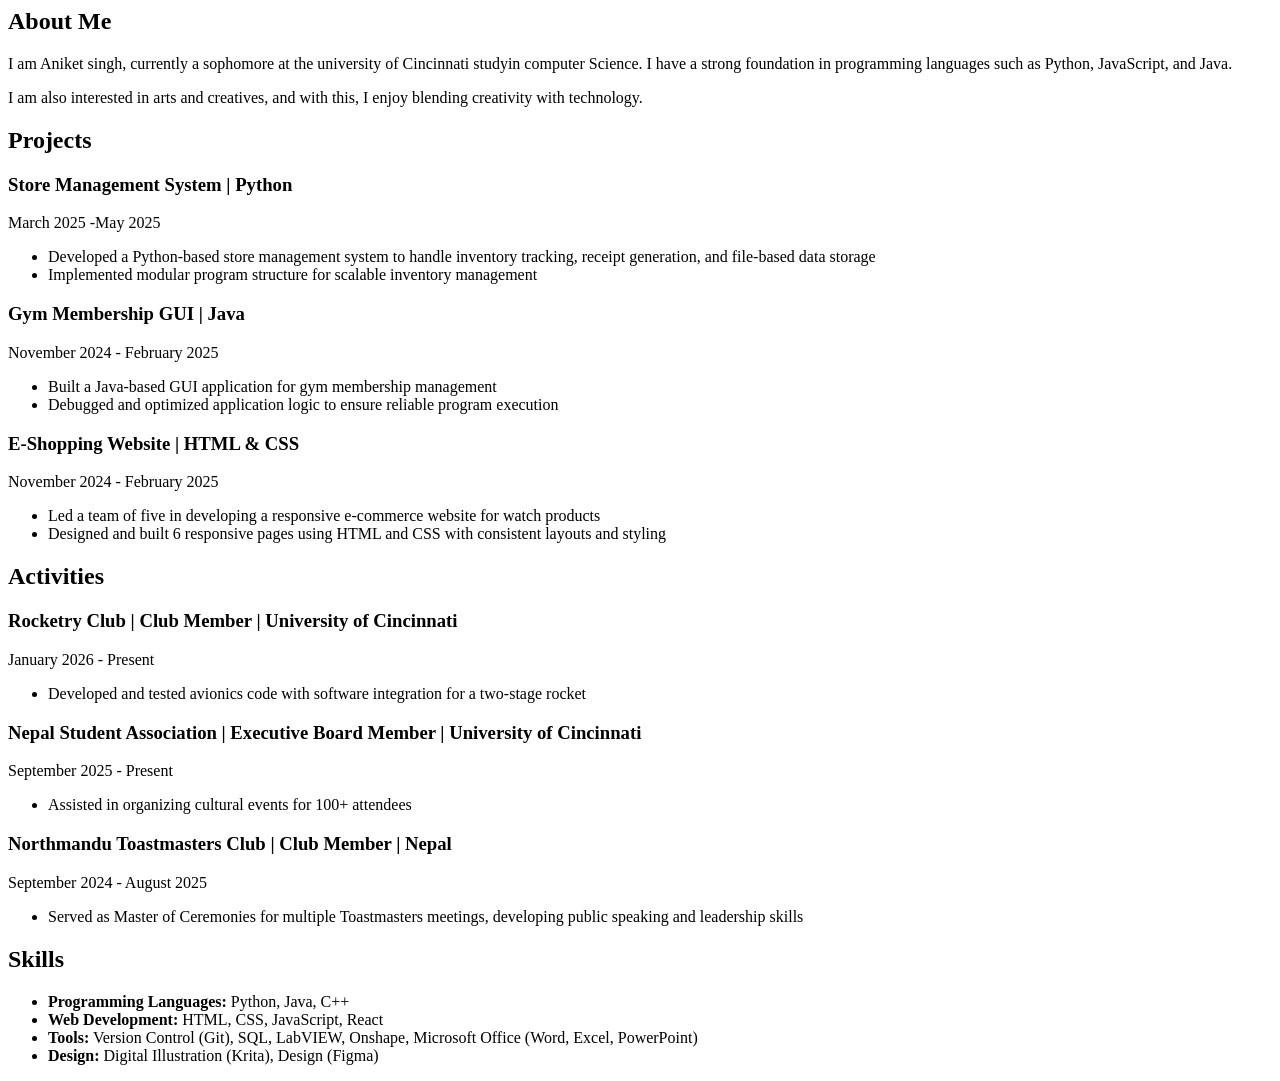
==== index.html @ 238c6933 "Initial portfolio setup" ====
<html>
    <head>
        <meta charset="UTF-8">
        <title>Portfolio: Aniket Singh</title>
    </head>
    <body>
        
        <!--The About Me section will include a brief introduction about Aniket Singh, his background, and his interests.-->
        <section>
            <h1>About Me</h1>
            <p>I am Aniket singh, currently a sophomore at the university of Cincinnati studyin computer Science.
                I have a strong foundation in programming languages such as Python, JavaScript, and Java. 
                </p>

             <p>I am also interested in arts and creatives, and with this, I enjoy blending creativity with technology.</p>
        </section>

        <!--The Projects section will showcase some of Aniket Singh's work, including descriptions and links to the projects.-->
        <section>
            <h1>Projects</h1>

            <h3>Store Management System | Python</h3>
            <p>March 2025 -May 2025</p>
            <ul>
                <li>Developed a Python-based store management system to handle inventory tracking, receipt generation, and file-based data storage</li>
                <li>Implemented modular program structure for scalable inventory management</li>
            </ul>

            <h3>Gym Membership GUI | Java</h3>
            <p>November 2024 - February 2025</p>
            <ul>
                <li>Built a Java-based GUI application for gym membership management</li>
                <li>Debugged and optimized application logic to ensure reliable program execution</li>
            </ul>

            <h3>E-Shopping Website | HTML & CSS</h3>
            <p>November 2024 - February 2025</p>
            <ul>
                <li>Led a team of five in developing a responsive e-commerce website for watch products</li>
                <li>Designed and built 6 responsive pages using HTML and CSS with consistent layouts and styling</li>
            </ul> 
        </section>

        <!--The Contact Information section will provide ways for visitors to get in touch with Aniket Singh, such as email and social media links.-->
        <section>
             <h1>Activities</h1>

            <h3>Rocketry Club | Club Member | University of Cincinnati</h3>
            <p>January 2026 - Present</p>
            <ul>
                <li>Developed and tested avionics code with software integration for a two-stage rocket</li>
            </ul>

            <h3>Nepal Student Association | Executive Board Member | University of Cincinnati</h3>
            <p>September 2025 - Present</p>
            <ul>
                <li>Assisted in organizing cultural events for 100+ attendees</li>
            </ul>

            <h3>Northmandu Toastmasters Club | Club Member | Nepal</h3>
            <p>September 2024 - August 2025</p>
            <ul>
                <li>Served as Master of Ceremonies for multiple Toastmasters meetings, developing public speaking and leadership skills</li>
            </ul>
        </section>

        <!--This includes my Skills-->
        <Section>
            <h1>Skills</h1>
            <ul>
                <li><strong>Programming Languages:</strong> Python, Java, C++</li>
                <li><strong>Web Development:</strong> HTML, CSS, JavaScript, React</li>
                <li><strong>Tools:</strong> Version Control (Git), SQL, LabVIEW, Onshape, Microsoft Office (Word, Excel, PowerPoint)</li>
                <li><strong>Design:</strong> Digital Illustration (Krita), Design (Figma)</li>
            </ul>
        </Section>

    </body>
</html>
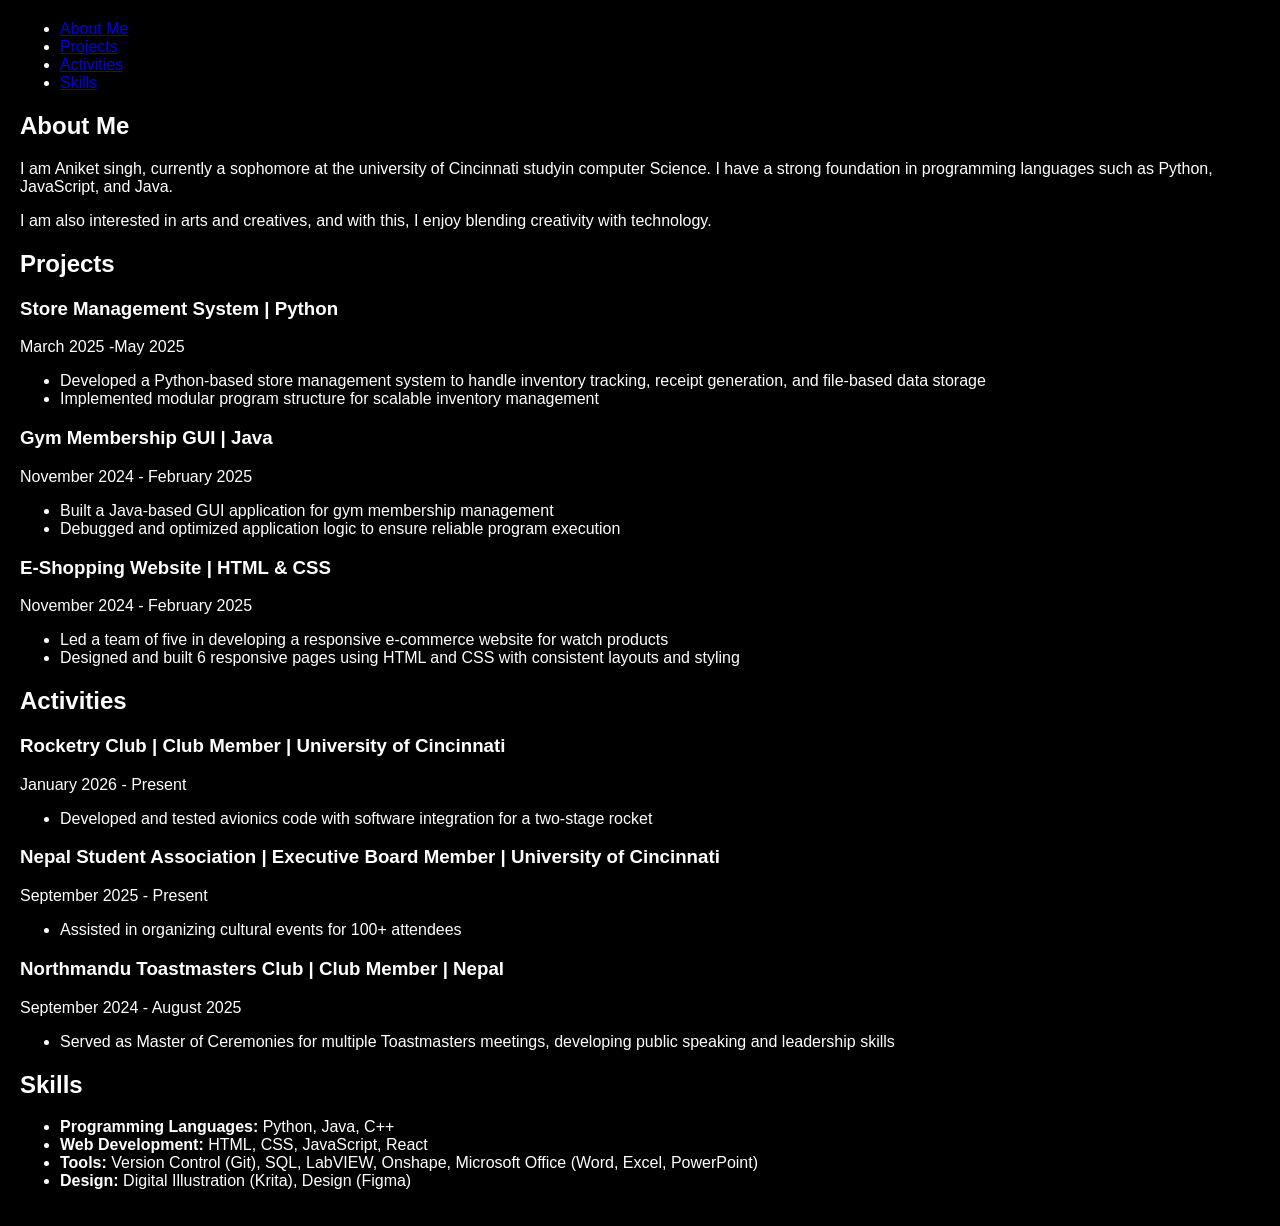
==== commit c2dc7835: "Added Navigation Bar" ====
--- a/index.html
+++ b/index.html
@@ -2,8 +2,19 @@
     <head>
         <meta charset="UTF-8">
         <title>Portfolio: Aniket Singh</title>
+        <link rel="stylesheet" href="styles.css">
     </head>
     <body>
+        <!--Navigation Bar-->
+        <section id="navbar">
+            <ul>
+                <li><a href="#about">About Me</a></li>
+                <li><a href="#projects">Projects</a></li>
+                <li><a href="#activities">Activities</a></li>
+                <li><a href="#skills">Skills</a></li>
+            </ul>
+
+        </section>
         
         <!--The About Me section will include a brief introduction about Aniket Singh, his background, and his interests.-->
         <section>
--- a/styles.css
+++ b/styles.css
@@ -0,0 +1,16 @@
+body{
+    background-color: black;
+    color: white;
+    font-family: Arial, sans-serif;
+    margin: 0;
+    padding: 20px;
+}
+
+navbar {
+    background-color: #333;
+    overflow: hidden;
+    display: flex;
+    justify-content: center;
+    list-style-type: none;
+    padding: 0;
+}
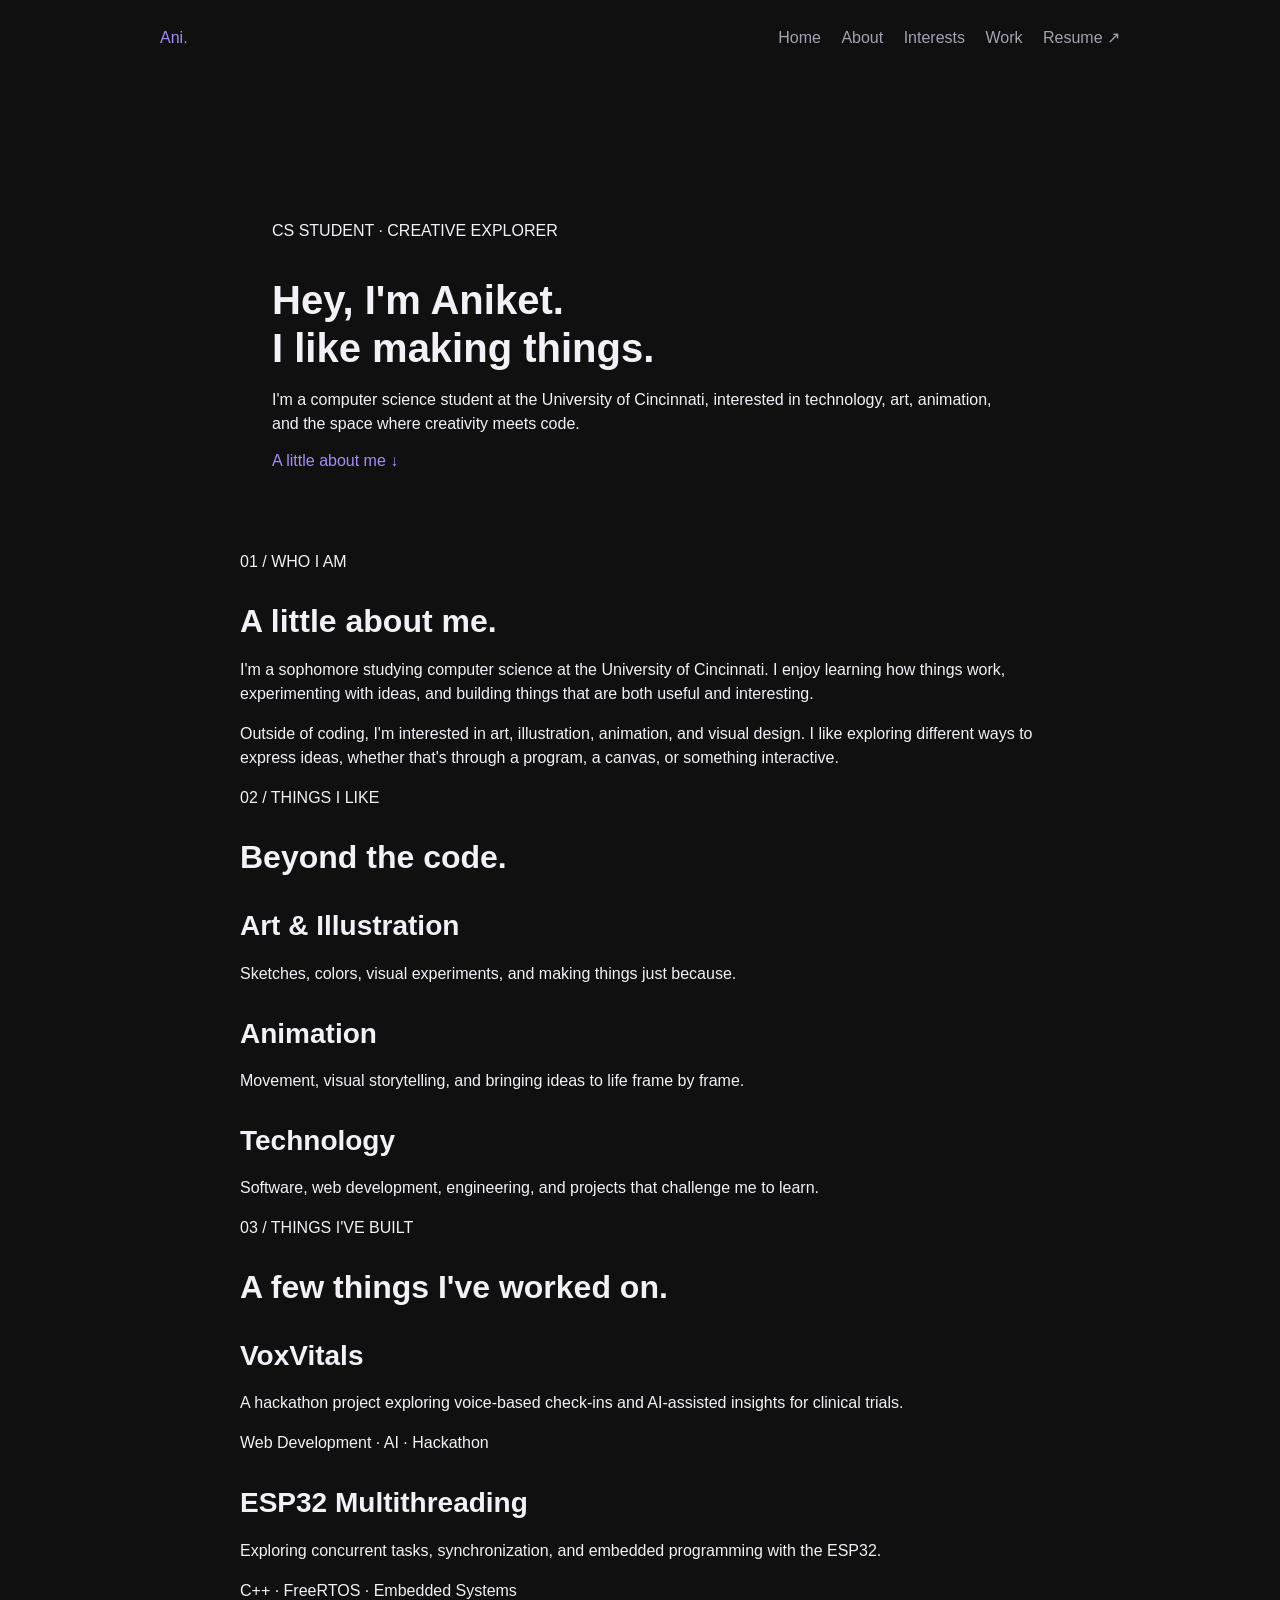
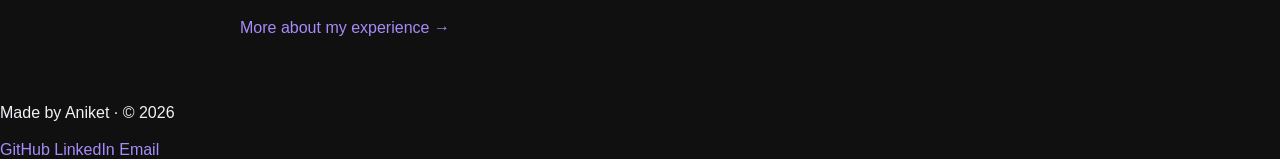
==== commit 090e2e3c: "Build initial portfolio styles and navbar" ====
--- a/index.html
+++ b/index.html
@@ -1,90 +1,154 @@
-<html>
-    <head>
-        <meta charset="UTF-8">
-        <title>Portfolio: Aniket Singh</title>
-        <link rel="stylesheet" href="styles.css">
-    </head>
-    <body>
-        <!--Navigation Bar-->
-        <section id="navbar">
-            <ul>
-                <li><a href="#about">About Me</a></li>
-                <li><a href="#projects">Projects</a></li>
-                <li><a href="#activities">Activities</a></li>
-                <li><a href="#skills">Skills</a></li>
-            </ul>
 
-        </section>
-        
-        <!--The About Me section will include a brief introduction about Aniket Singh, his background, and his interests.-->
-        <section>
-            <h1>About Me</h1>
-            <p>I am Aniket singh, currently a sophomore at the university of Cincinnati studyin computer Science.
-                I have a strong foundation in programming languages such as Python, JavaScript, and Java. 
-                </p>
+<!DOCTYPE html>
+<html lang="en">
+<head>
+    <meta charset="UTF-8">
+    <meta name="viewport" content="width=device-width, initial-scale=1.0">
 
-             <p>I am also interested in arts and creatives, and with this, I enjoy blending creativity with technology.</p>
+    <meta name="description"
+          content="Aniket Singh — computer science, art, animation, and things I build.">
+
+    <title>Aniket Singh — Personal Website</title>
+
+    <link rel="stylesheet" href="styles.css">
+</head>
+
+<body>
+
+    <!-- Navigation -->
+    <header>
+        <nav class="navbar">
+            <a class="logo" href="index.html">Ani.</a>
+            <div class="nav-links">
+                <a href="index.html">Home</a>
+                <a href="#about">About</a>
+                <a href="#interests">Interests</a>
+                <a href="#work">Work</a>
+                <a href="resume.html">Resume ↗</a>
+            </div>
+        </nav>
+    </header>
+
+    <main>
+
+        <!-- Introduction -->
+        <section class="hero">
+            <p >CS STUDENT · CREATIVE EXPLORER</p>
+
+            <h1>
+                Hey, I'm Aniket.<br>
+                I like making things.
+            </h1>
+
+            <p>
+                I'm a computer science student at the University of Cincinnati,
+                interested in technology, art, animation, and the space
+                where creativity meets code.
+            </p>
+
+            <a href="#about">A little about me ↓</a>
         </section>
 
-        <!--The Projects section will showcase some of Aniket Singh's work, including descriptions and links to the projects.-->
-        <section>
-            <h1>Projects</h1>
+        <!-- About Me -->
+        <section >
+            <p class="eyebrow">01 / WHO I AM</p>
 
-            <h3>Store Management System | Python</h3>
-            <p>March 2025 -May 2025</p>
-            <ul>
-                <li>Developed a Python-based store management system to handle inventory tracking, receipt generation, and file-based data storage</li>
-                <li>Implemented modular program structure for scalable inventory management</li>
-            </ul>
+            <h2>A little about me.</h2>
 
-            <h3>Gym Membership GUI | Java</h3>
-            <p>November 2024 - February 2025</p>
-            <ul>
-                <li>Built a Java-based GUI application for gym membership management</li>
-                <li>Debugged and optimized application logic to ensure reliable program execution</li>
-            </ul>
+            <p>
+                I'm a sophomore studying computer science at the
+                University of Cincinnati. I enjoy learning how things
+                work, experimenting with ideas, and building things
+                that are both useful and interesting.
+            </p>
 
-            <h3>E-Shopping Website | HTML & CSS</h3>
-            <p>November 2024 - February 2025</p>
-            <ul>
-                <li>Led a team of five in developing a responsive e-commerce website for watch products</li>
-                <li>Designed and built 6 responsive pages using HTML and CSS with consistent layouts and styling</li>
-            </ul> 
+            <p>
+                Outside of coding, I'm interested in art, illustration,
+                animation, and visual design. I like exploring different
+                ways to express ideas, whether that's through a program,
+                a canvas, or something interactive.
+            </p>
         </section>
 
-        <!--The Contact Information section will provide ways for visitors to get in touch with Aniket Singh, such as email and social media links.-->
-        <section>
-             <h1>Activities</h1>
+        <!-- Interests -->
+        <section id="interests" class="content-section">
+            <p class="eyebrow">02 / THINGS I LIKE</p>
 
-            <h3>Rocketry Club | Club Member | University of Cincinnati</h3>
-            <p>January 2026 - Present</p>
-            <ul>
-                <li>Developed and tested avionics code with software integration for a two-stage rocket</li>
-            </ul>
+            <h2>Beyond the code.</h2>
 
-            <h3>Nepal Student Association | Executive Board Member | University of Cincinnati</h3>
-            <p>September 2025 - Present</p>
-            <ul>
-                <li>Assisted in organizing cultural events for 100+ attendees</li>
-            </ul>
+            <div class="interest-grid">
 
-            <h3>Northmandu Toastmasters Club | Club Member | Nepal</h3>
-            <p>September 2024 - August 2025</p>
-            <ul>
-                <li>Served as Master of Ceremonies for multiple Toastmasters meetings, developing public speaking and leadership skills</li>
-            </ul>
+                <article class="interest-card">
+                    <h3>Art & Illustration</h3>
+                    <p>
+                        Sketches, colors, visual experiments, and
+                        making things just because.
+                    </p>
+                </article>
+
+                <article class="interest-card">
+                    <h3>Animation</h3>
+                    <p>
+                        Movement, visual storytelling, and bringing
+                        ideas to life frame by frame.
+                    </p>
+                </article>
+
+                <article class="interest-card">
+                    <h3>Technology</h3>
+                    <p>
+                        Software, web development, engineering,
+                        and projects that challenge me to learn.
+                    </p>
+                </article>
+
+            </div>
         </section>
 
-        <!--This includes my Skills-->
-        <Section>
-            <h1>Skills</h1>
-            <ul>
-                <li><strong>Programming Languages:</strong> Python, Java, C++</li>
-                <li><strong>Web Development:</strong> HTML, CSS, JavaScript, React</li>
-                <li><strong>Tools:</strong> Version Control (Git), SQL, LabVIEW, Onshape, Microsoft Office (Word, Excel, PowerPoint)</li>
-                <li><strong>Design:</strong> Digital Illustration (Krita), Design (Figma)</li>
-            </ul>
-        </Section>
+        <!-- Selected Work -->
+        <section id="work" class="content-section">
+            <p class="eyebrow">03 / THINGS I'VE BUILT</p>
 
-    </body>
+            <h2>A few things I've worked on.</h2>
+
+            <article class="project">
+                <h3>VoxVitals</h3>
+                <p>
+                    A hackathon project exploring voice-based
+                    check-ins and AI-assisted insights for clinical trials.
+                </p>
+                <p class="project-tags">
+                    Web Development · AI · Hackathon
+                </p>
+            </article>
+
+            <article class="project">
+                <h3>ESP32 Multithreading</h3>
+                <p>
+                    Exploring concurrent tasks, synchronization,
+                    and embedded programming with the ESP32.
+                </p>
+                <p class="project-tags">
+                    C++ · FreeRTOS · Embedded Systems
+                </p>
+            </article>
+
+            <a href="resume.html" class="text-link">
+                More about my experience →
+            </a>
+        </section>
+
+    </main>
+
+    <!-- Footer -->
+    <footer>
+        <p>Made by Aniket · © 2026</p>
+        <div>
+            <a href="https://github.com/YOUR-USERNAME">GitHub</a>
+            <a href="https://www.linkedin.com/in/YOUR-USERNAME/">LinkedIn</a>
+            <a href="mailto:YOUR-EMAIL">Email</a>
+        </div>
+    </footer>
+
+</body>
 </html>
--- a/styles.css
+++ b/styles.css
@@ -1,16 +1,74 @@
-body{
-    background-color: black;
-    color: white;
-    font-family: Arial, sans-serif;
-    margin: 0;
-    padding: 20px;
+:root {
+    --background: #101010;
+    --surface: #1C1B21;
+    --primary-text: #F3F0f7;
+    --muted-text: #A6A0B0;
+    --accent: #A78BFA;
 }
 
-navbar {
-    background-color: #333;
-    overflow: hidden;
+body {
+    background-color: var(--background);
+    color: var(--primary-text);
+    font-family: 'Arial', sans-serif;
+    margin: 0;
+    padding: 0;
+}
+
+h1{
+    font-size: 2.5rem;
+    font-weight: bold;
+    line-height: 1.2;
+    margin-bottom: 1rem;
+}
+
+h2 {
+    font-size: 2rem;
+    font-weight: bold;
+    line-height: 1.3;
+    margin-bottom: 0.75rem;
+}
+
+h3 {
+    font-size: 1.75rem;
+    font-weight: bold;
+    line-height: 1.4;
+    margin-bottom: 0.5rem;
+}
+
+p {
+    font-size: 1rem;
+    line-height: 1.5;
+    margin-bottom: 1rem;
+}
+
+a {
+    color: var(--accent);
+    text-decoration: none;
+}
+
+main {
+    max-width:800px;
+    margin: 2rem auto;
+    padding: 2rem;
+}
+
+/* Navigation Styles */
+
+.navbar {
     display: flex;
-    justify-content: center;
-    list-style-type: none;
-    padding: 0;
+    justify-content:space-between;
+    align-items: center;
+    padding: 1.75rem 10rem;
+}
+
+.nav-links a {
+    margin-left: 1rem;
+    font-size: 1rem;
+    color: var(--muted-text);
+}
+
+/* Hero Section Styles */
+
+.hero {
+    padding: 4rem 2rem;
 }
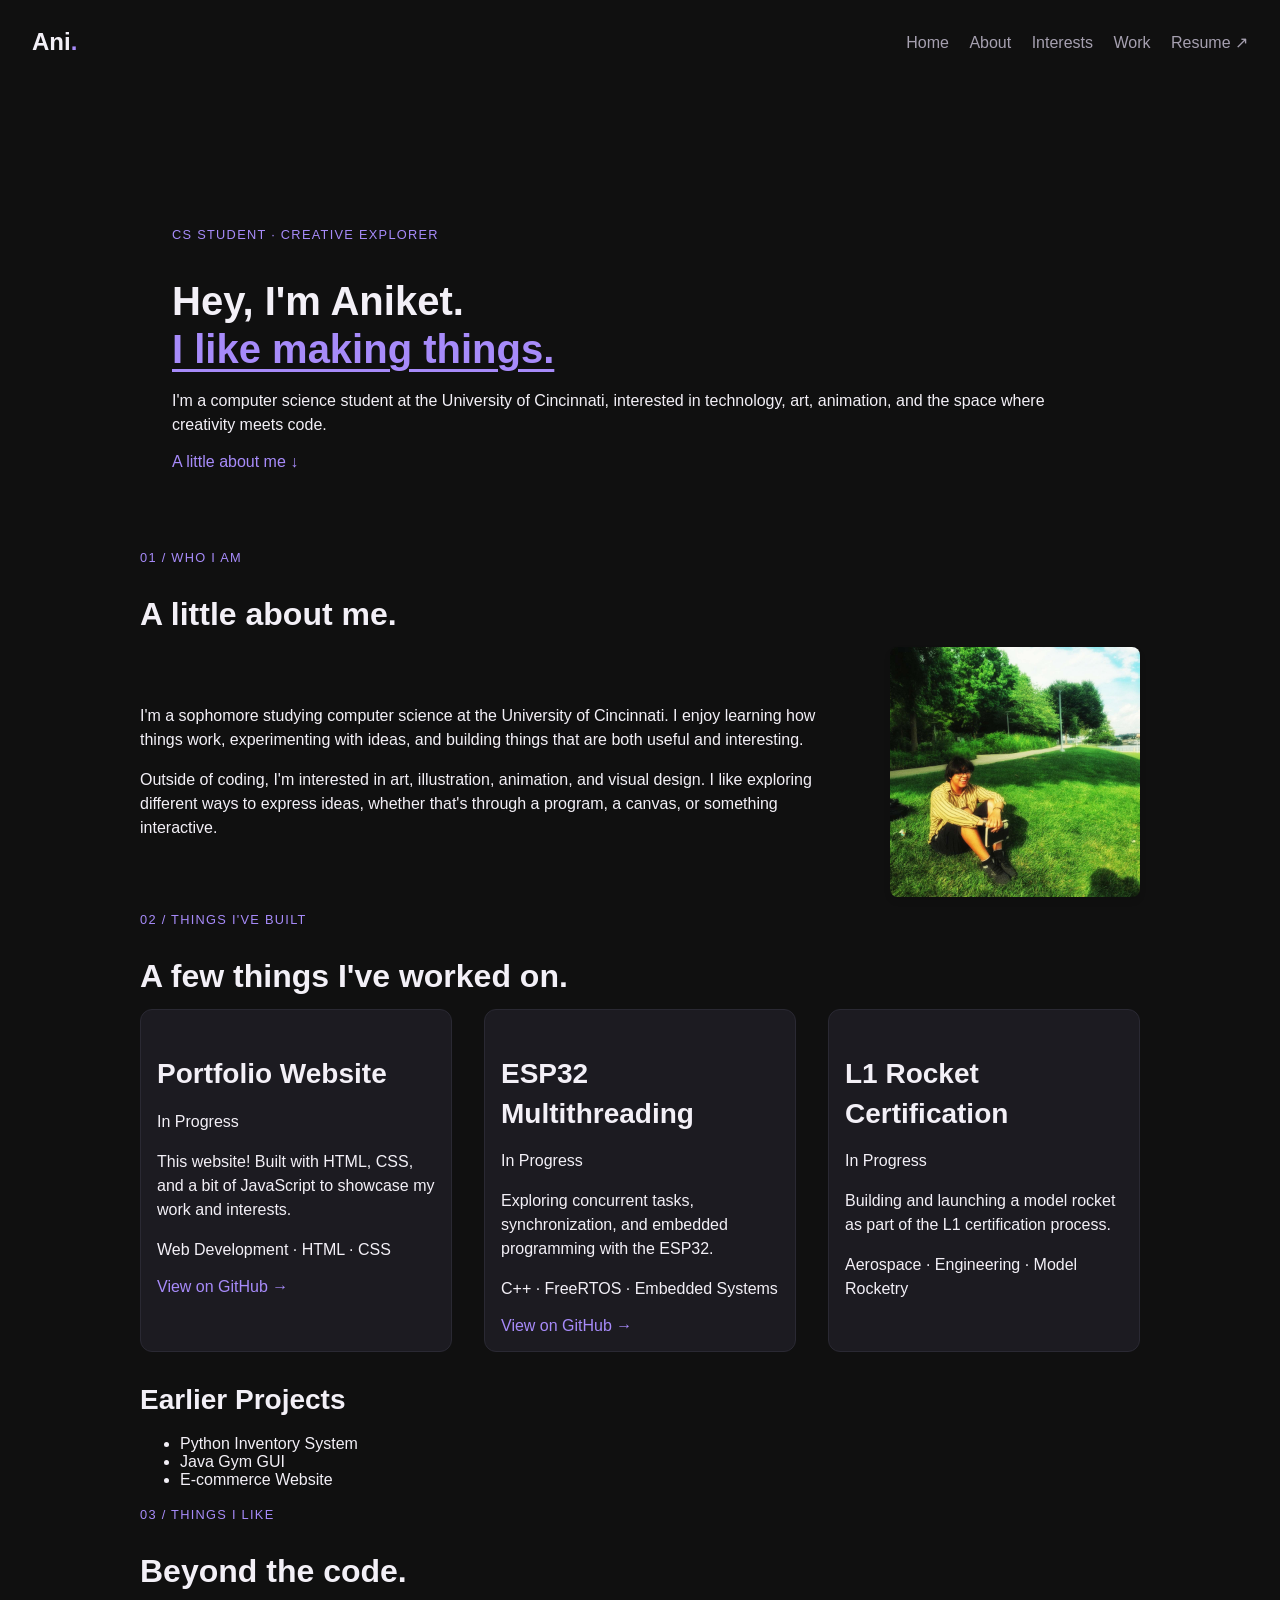
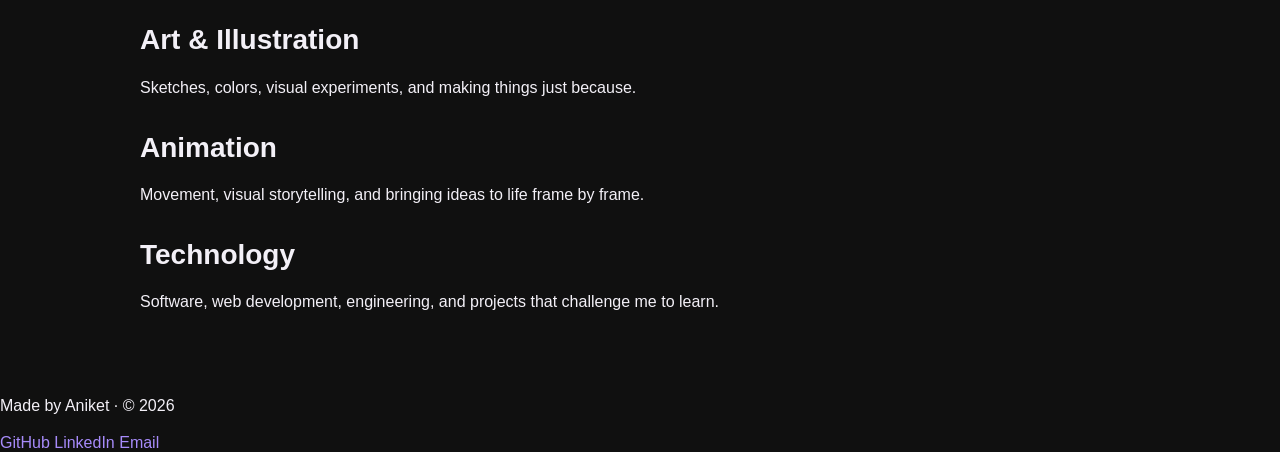
==== commit c7c778de: "Add about and projects sections" ====
--- a/index.html
+++ b/index.html
@@ -18,7 +18,7 @@
     <!-- Navigation -->
     <header>
         <nav class="navbar">
-            <a class="logo" href="index.html">Ani.</a>
+            <a class="logo" href="index.html">Ani<span class="dot">.</span></a>
             <div class="nav-links">
                 <a href="index.html">Home</a>
                 <a href="#about">About</a>
@@ -33,11 +33,11 @@
 
         <!-- Introduction -->
         <section class="hero">
-            <p >CS STUDENT · CREATIVE EXPLORER</p>
+            <p class="eyebrow">CS STUDENT · CREATIVE EXPLORER</p>
 
             <h1>
                 Hey, I'm Aniket.<br>
-                I like making things.
+                <span class="highlight">I like making things.</span>
             </h1>
 
             <p>
@@ -50,29 +50,91 @@
         </section>
 
         <!-- About Me -->
-        <section >
+        <section id="about" class="content-section">
             <p class="eyebrow">01 / WHO I AM</p>
 
             <h2>A little about me.</h2>
+            
+            <div class="about-layout">
+                <div class="about-text">
+                    <p>
+                        I'm a sophomore studying computer science at the
+                        University of Cincinnati. I enjoy learning how things
+                        work, experimenting with ideas, and building things
+                        that are both useful and interesting.
+                    </p>
 
-            <p>
-                I'm a sophomore studying computer science at the
-                University of Cincinnati. I enjoy learning how things
-                work, experimenting with ideas, and building things
-                that are both useful and interesting.
-            </p>
+                    <p>
+                        Outside of coding, I'm interested in art, illustration,
+                        animation, and visual design. I like exploring different
+                        ways to express ideas, whether that's through a program,
+                        a canvas, or something interactive.
+                    </p>
+                </div>
+                <img class="about-photo" src="assets/aniket.jpg" alt="Aniket Singh">
+            </div>
+        </section>
 
-            <p>
-                Outside of coding, I'm interested in art, illustration,
-                animation, and visual design. I like exploring different
-                ways to express ideas, whether that's through a program,
-                a canvas, or something interactive.
-            </p>
+        <!-- Projects -->
+        <section id="work" class="content-section">
+            <p class="eyebrow">02 / THINGS I'VE BUILT</p>
+
+            <h2>A few things I've worked on.</h2>
+
+            <div class="project-grid">
+
+                <article class="project">
+                    <h3>Portfolio Website</h3>
+                    <p class="project-status">In Progress</p>
+                    <p>
+                        This website! Built with HTML, CSS, and a bit of
+                        JavaScript to showcase my work and interests.
+                    </p>
+                    <p class="project-tags">
+                        Web Development · HTML · CSS
+                    </p>
+                    <a href="index.html" class="text-link">View on GitHub →</a>
+                </article>
+
+                <article class="project">
+                    <h3>ESP32 Multithreading</h3>
+                    <p class="project-status">In Progress</p>
+                    <p>
+                        Exploring concurrent tasks, synchronization,
+                        and embedded programming with the ESP32.
+                    </p>
+                    <p class="project-tags">
+                        C++ · FreeRTOS · Embedded Systems
+                    </p>
+                    <a href="index.html" class="text-link">View on GitHub →</a>
+                </article>
+
+                <article class="project">
+                    <h3>L1 Rocket Certification</h3>
+                    <p class="project-status">In Progress</p>
+                    <p>
+                        Building and launching a model rocket as 
+                        part of the L1 certification process.
+                    </p>
+                    <p class="project-tags">
+                        Aerospace · Engineering · Model Rocketry
+                    </p>
+                </article>
+            </div>
+        
+                <h3>Earlier Projects</h3>
+                <ul class="project-list">
+                    <li><span class="project-name">Python Inventory System</span></li>
+                    <li><span class="project-name">Java Gym GUI</span></li>
+                    <li><span class="project-name">E-commerce Website</span></li>
+                </ul>
+
         </section>
+
 
         <!-- Interests -->
         <section id="interests" class="content-section">
-            <p class="eyebrow">02 / THINGS I LIKE</p>
+            <p class="eyebrow">03 / THINGS I LIKE</p>
 
             <h2>Beyond the code.</h2>
 
@@ -105,38 +167,6 @@
             </div>
         </section>
 
-        <!-- Selected Work -->
-        <section id="work" class="content-section">
-            <p class="eyebrow">03 / THINGS I'VE BUILT</p>
-
-            <h2>A few things I've worked on.</h2>
-
-            <article class="project">
-                <h3>VoxVitals</h3>
-                <p>
-                    A hackathon project exploring voice-based
-                    check-ins and AI-assisted insights for clinical trials.
-                </p>
-                <p class="project-tags">
-                    Web Development · AI · Hackathon
-                </p>
-            </article>
-
-            <article class="project">
-                <h3>ESP32 Multithreading</h3>
-                <p>
-                    Exploring concurrent tasks, synchronization,
-                    and embedded programming with the ESP32.
-                </p>
-                <p class="project-tags">
-                    C++ · FreeRTOS · Embedded Systems
-                </p>
-            </article>
-
-            <a href="resume.html" class="text-link">
-                More about my experience →
-            </a>
-        </section>
 
     </main>
 
@@ -144,9 +174,9 @@
     <footer>
         <p>Made by Aniket · © 2026</p>
         <div>
-            <a href="https://github.com/YOUR-USERNAME">GitHub</a>
+            <a href="https://github.com/aniuwho">GitHub</a>
             <a href="https://www.linkedin.com/in/YOUR-USERNAME/">LinkedIn</a>
-            <a href="mailto:YOUR-EMAIL">Email</a>
+            <a href="mailto:you@gmail.com">Email</a>
         </div>
     </footer>
 
--- a/styles.css
+++ b/styles.css
@@ -14,7 +14,7 @@
     padding: 0;
 }
 
-h1{
+h1 {
     font-size: 2.5rem;
     font-weight: bold;
     line-height: 1.2;
@@ -47,9 +47,16 @@
 }
 
 main {
-    max-width:800px;
+    max-width:1000px;
     margin: 2rem auto;
     padding: 2rem;
+}
+
+.eyebrow {
+    text-transform: uppercase;
+    font-size: 0.8rem;
+    letter-spacing: 0.1em;
+    color: var(--accent);
 }
 
 /* Navigation Styles */
@@ -58,17 +65,83 @@
     display: flex;
     justify-content:space-between;
     align-items: center;
-    padding: 1.75rem 10rem;
+    padding: 1.75rem 2rem;
 }
 
 .nav-links a {
     margin-left: 1rem;
     font-size: 1rem;
     color: var(--muted-text);
+    transition: color 0.3s ease;
 }
+
+.nav-links a:hover {
+    color: var(--accent);
+}
+
+.logo {
+    font-size: 1.5rem;
+    font-weight: bold;
+    color: var(--primary-text);
+}
+
+.dot{
+    color: var(--accent);
+}
+
 
 /* Hero Section Styles */
 
 .hero {
     padding: 4rem 2rem;
-}+}
+
+.highlight {
+    color: var(--accent);
+    text-decoration: underline;
+    text-decoration-color: var(--accent);
+    text-underline-offset: 6px;
+    text-decoration-thickness: 3px;
+}
+
+/*About Section Styles */
+
+.about-layout {
+    display: grid;
+    grid-template-columns: 1fr 250px;
+    align-items: center;
+    gap: 2rem;
+
+}
+
+.about-photo {
+    width: 100%;
+    border-radius: 8px;
+    aspect-ratio: 1/1;
+    object-fit: cover;
+    box-shadow: 0 4px 6px rgba(0, 0, 0, 0.1);
+}
+
+@media (max-width: 600px) {
+    .about-layout {
+        grid-template-columns: 1fr;
+    }
+}
+
+/* Projects Section Styles */
+
+.project-grid {
+    display: grid;
+    grid-template-columns: repeat(auto-fit,minmax(220px,1fr));
+    gap: 2rem;
+}
+
+.project{
+    background: var(--surface);
+    padding: 1rem;
+    border-radius: 0.75rem;
+    border: 1px solid #2A2933;
+    transition: transform 0.2 ease;
+}
+
+.project:hover{transform: translateY(-4px);}
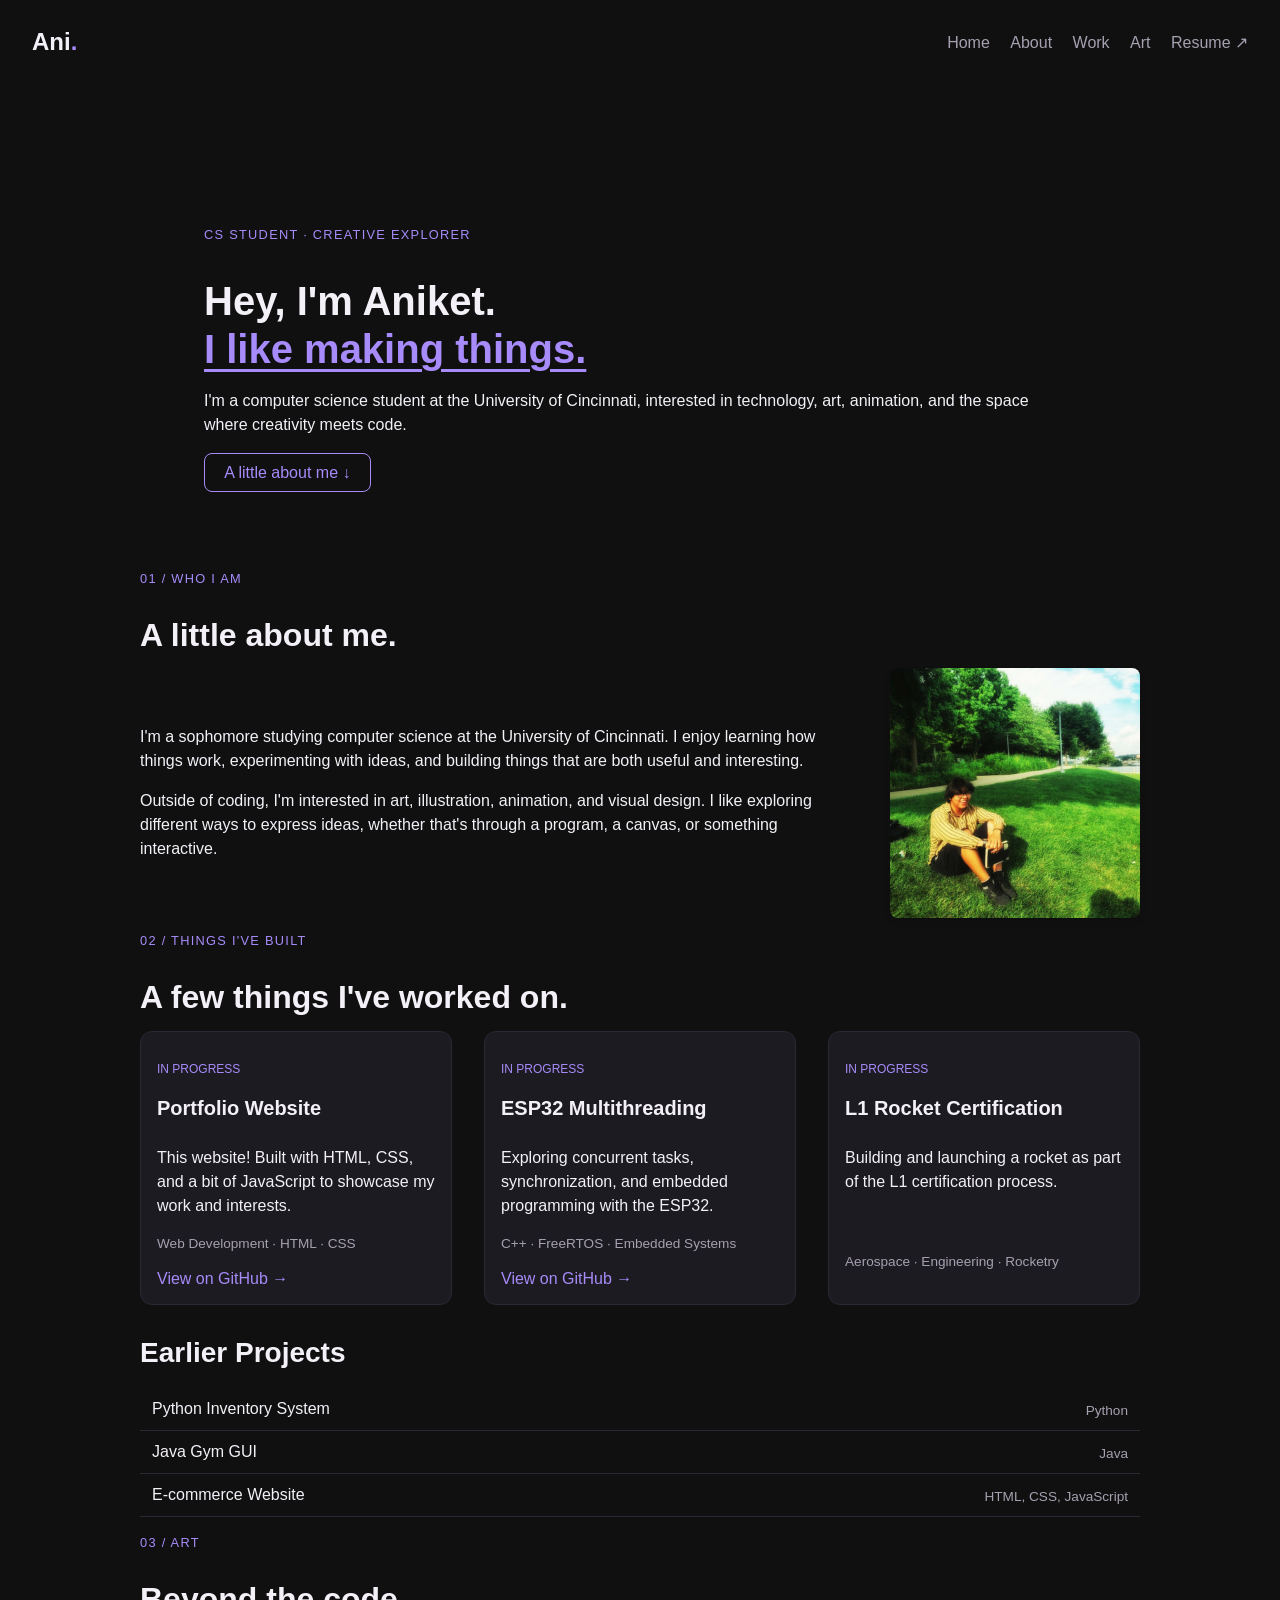
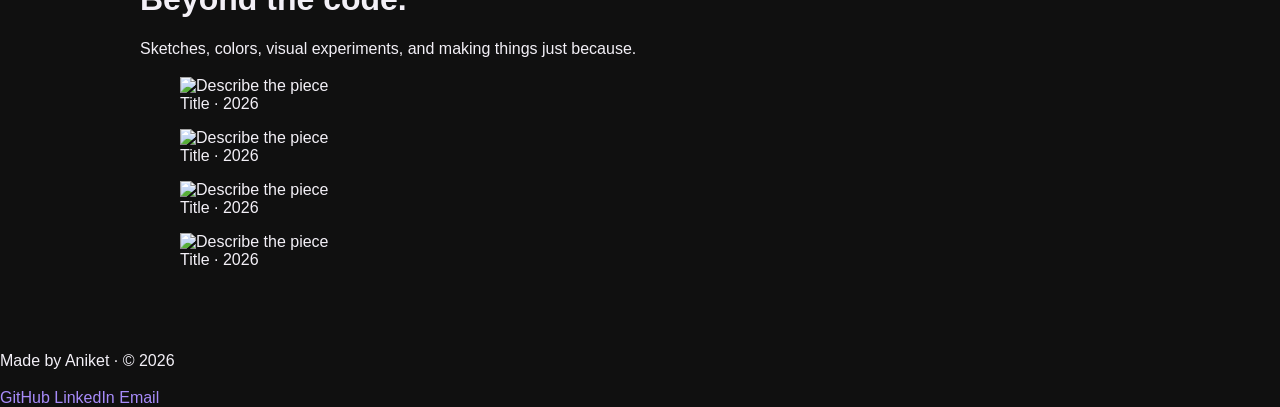
==== commit 670d1bf4: "Add resume page and updated homepage section" ====
--- a/index.html
+++ b/index.html
@@ -1,29 +1,28 @@
-
 <!DOCTYPE html>
 <html lang="en">
 <head>
     <meta charset="UTF-8">
     <meta name="viewport" content="width=device-width, initial-scale=1.0">
-
     <meta name="description"
           content="Aniket Singh — computer science, art, animation, and things I build.">
-
     <title>Aniket Singh — Personal Website</title>
 
+    <link rel="preconnect" href="https://fonts.googleapis.com">
+    <link rel="preconnect" href="https://fonts.gstatic.com" crossorigin>
+    <link href="https://fonts.googleapis.com/css2?family=Inter:wght@400;500&family=Space+Grotesk:wght@500;700&display=swap" rel="stylesheet">
     <link rel="stylesheet" href="styles.css">
 </head>
 
 <body>
 
-    <!-- Navigation -->
     <header>
         <nav class="navbar">
             <a class="logo" href="index.html">Ani<span class="dot">.</span></a>
             <div class="nav-links">
                 <a href="index.html">Home</a>
                 <a href="#about">About</a>
-                <a href="#interests">Interests</a>
                 <a href="#work">Work</a>
+                <a href="#art">Art</a>
                 <a href="resume.html">Resume ↗</a>
             </div>
         </nav>
@@ -31,7 +30,7 @@
 
     <main>
 
-        <!-- Introduction -->
+        <!-- Hero -->
         <section class="hero">
             <p class="eyebrow">CS STUDENT · CREATIVE EXPLORER</p>
 
@@ -40,21 +39,20 @@
                 <span class="highlight">I like making things.</span>
             </h1>
 
-            <p>
+            <p class="hero-sub">
                 I'm a computer science student at the University of Cincinnati,
                 interested in technology, art, animation, and the space
                 where creativity meets code.
             </p>
 
-            <a href="#about">A little about me ↓</a>
+            <a href="#about" class="button">A little about me ↓</a>
         </section>
 
-        <!-- About Me -->
+        <!-- About -->
         <section id="about" class="content-section">
             <p class="eyebrow">01 / WHO I AM</p>
+            <h2>A little about me.</h2>
 
-            <h2>A little about me.</h2>
-            
             <div class="about-layout">
                 <div class="about-text">
                     <p>
@@ -63,7 +61,6 @@
                         work, experimenting with ideas, and building things
                         that are both useful and interesting.
                     </p>
-
                     <p>
                         Outside of coding, I'm interested in art, illustration,
                         animation, and visual design. I like exploring different
@@ -78,99 +75,91 @@
         <!-- Projects -->
         <section id="work" class="content-section">
             <p class="eyebrow">02 / THINGS I'VE BUILT</p>
-
             <h2>A few things I've worked on.</h2>
 
             <div class="project-grid">
 
                 <article class="project">
+                    <p class="project-status">In Progress</p>
                     <h3>Portfolio Website</h3>
-                    <p class="project-status">In Progress</p>
                     <p>
                         This website! Built with HTML, CSS, and a bit of
                         JavaScript to showcase my work and interests.
                     </p>
-                    <p class="project-tags">
-                        Web Development · HTML · CSS
-                    </p>
-                    <a href="index.html" class="text-link">View on GitHub →</a>
+                    <p class="project-tags">Web Development · HTML · CSS</p>
+                    <a href="https://github.com/aniuwho/REPO-NAME" class="text-link">View on GitHub →</a>
                 </article>
 
                 <article class="project">
+                    <p class="project-status">In Progress</p>
                     <h3>ESP32 Multithreading</h3>
-                    <p class="project-status">In Progress</p>
                     <p>
                         Exploring concurrent tasks, synchronization,
                         and embedded programming with the ESP32.
                     </p>
-                    <p class="project-tags">
-                        C++ · FreeRTOS · Embedded Systems
-                    </p>
-                    <a href="index.html" class="text-link">View on GitHub →</a>
+                    <p class="project-tags">C++ · FreeRTOS · Embedded Systems</p>
+                    <a href="https://github.com/aniuwho/REPO-NAME" class="text-link">View on GitHub →</a>
                 </article>
 
                 <article class="project">
+                    <p class="project-status">In Progress</p>
                     <h3>L1 Rocket Certification</h3>
-                    <p class="project-status">In Progress</p>
                     <p>
-                        Building and launching a model rocket as 
-                        part of the L1 certification process.
+                        Building and launching a rocket as part of
+                        the L1 certification process.
                     </p>
-                    <p class="project-tags">
-                        Aerospace · Engineering · Model Rocketry
-                    </p>
-                </article>
-            </div>
-        
-                <h3>Earlier Projects</h3>
-                <ul class="project-list">
-                    <li><span class="project-name">Python Inventory System</span></li>
-                    <li><span class="project-name">Java Gym GUI</span></li>
-                    <li><span class="project-name">E-commerce Website</span></li>
-                </ul>
-
-        </section>
-
-
-        <!-- Interests -->
-        <section id="interests" class="content-section">
-            <p class="eyebrow">03 / THINGS I LIKE</p>
-
-            <h2>Beyond the code.</h2>
-
-            <div class="interest-grid">
-
-                <article class="interest-card">
-                    <h3>Art & Illustration</h3>
-                    <p>
-                        Sketches, colors, visual experiments, and
-                        making things just because.
-                    </p>
-                </article>
-
-                <article class="interest-card">
-                    <h3>Animation</h3>
-                    <p>
-                        Movement, visual storytelling, and bringing
-                        ideas to life frame by frame.
-                    </p>
-                </article>
-
-                <article class="interest-card">
-                    <h3>Technology</h3>
-                    <p>
-                        Software, web development, engineering,
-                        and projects that challenge me to learn.
-                    </p>
+                    <p class="project-tags">Aerospace · Engineering · Rocketry</p>
                 </article>
 
             </div>
+
+            <h3 class="earlier-heading">Earlier Projects</h3>
+            <ul class="project-list">
+                <li>
+                    <span class="project-name">Python Inventory System</span>
+                    <span class="project-tags">Python</span>
+                </li>
+                <li>
+                    <span class="project-name">Java Gym GUI</span>
+                    <span class="project-tags">Java</span>
+                </li>
+                <li>
+                    <span class="project-name">E-commerce Website</span>
+                    <span class="project-tags">HTML, CSS, JavaScript</span>
+                </li>
+            </ul>
         </section>
 
+        <!-- Art -->
+        <section id="art" class="content-section">
+            <p class="eyebrow">03 / ART</p>
+            <h2>Beyond the code.</h2>
+            <p class="section-intro">
+                Sketches, colors, visual experiments, and making things just because.
+            </p>
+
+            <div class="art-strip">
+                <figure class="art-item">
+                    <img src="assets/art1.jpg" alt="Describe the piece">
+                    <figcaption>Title · 2026</figcaption>
+                </figure>
+                <figure class="art-item">
+                    <img src="assets/art2.jpg" alt="Describe the piece">
+                    <figcaption>Title · 2026</figcaption>
+                </figure>
+                <figure class="art-item">
+                    <img src="assets/art3.jpg" alt="Describe the piece">
+                    <figcaption>Title · 2026</figcaption>
+                </figure>
+                <figure class="art-item">
+                    <img src="assets/art4.jpg" alt="Describe the piece">
+                    <figcaption>Title · 2026</figcaption>
+                </figure>
+            </div>
+        </section>
 
     </main>
 
-    <!-- Footer -->
     <footer>
         <p>Made by Aniket · © 2026</p>
         <div>
@@ -180,5 +169,6 @@
         </div>
     </footer>
 
+    <script src="script.js"></script>
 </body>
-</html>
+</html>
--- a/styles.css
+++ b/styles.css
@@ -93,7 +93,7 @@
 /* Hero Section Styles */
 
 .hero {
-    padding: 4rem 2rem;
+    padding: 4rem ;
 }
 
 .highlight {
@@ -141,7 +141,210 @@
     padding: 1rem;
     border-radius: 0.75rem;
     border: 1px solid #2A2933;
-    transition: transform 0.2 ease;
-}
-
-.project:hover{transform: translateY(-4px);}+    transition: transform 0.2s ease;
+
+    display: flex;
+    flex-direction: column ;
+
+    min-height: 2.8em;
+}
+
+.project-tags{
+    margin-top: auto;
+    font-size: 0.85rem;
+    color: var(--muted-text);
+}
+
+.project-name{
+    color: var(--primary-text);
+}
+
+.project:hover{transform: translateY(-4px);}
+
+.project h3 {
+    font-size: 1.25rem;
+    margin-top: 0;
+}
+
+.project-status{
+    color: var(--accent);
+    font-size: 0.75rem;
+    text-transform: uppercase;
+}
+
+.project-list{
+    list-style-type: none;
+    padding: 0;
+}
+
+.project-list li{
+    display: flex;
+    justify-content: space-between;
+    padding: 0.75rem;
+    border-bottom: 1px solid #2A2933;
+}
+
+.project .project-tags{
+    margin-top: auto;
+}
+
+/* Interest */
+
+.interest-grid{
+    display: grid;
+    grid-template-columns: repeat(auto-fit,minmax(200px,1fr));
+    gap: 2 rem;
+
+}
+
+
+.interest-card{
+    border-top: 2px solid var(--accent);
+    padding-top: 1rem;
+}
+
+.interest-card h3{
+    font-size: 1.25rem;
+}
+
+.interest-card p{
+    color: var(--muted-text);
+}
+
+.interest-card:hover{
+    transition: border-color 0.2s ease;
+}
+
+.art-heading{
+    font-size: 1rem;
+}
+
+/* Resume Page Styles */
+
+.resume-top {
+    display: flex;
+    justify-content: space-between;
+    align-items: flex-start;
+    flex-wrap: wrap;
+    gap: 1rem;
+}
+
+.resume-top h1 {
+    margin: 0 0 0.25rem;
+}
+
+.resume-role {
+    color: var(--muted-text);
+    margin: 0;
+}
+
+.resume-contact {
+    display: flex;
+    flex-wrap: wrap;
+    gap: 0.5rem 1.5rem;
+    font-size: 0.9rem;
+    margin-top: 1rem;
+}
+
+.resume-contact a {
+    color: var(--muted-text);
+    transition: color 0.2s ease;
+}
+
+.resume-contact a:hover {
+    color: var(--accent);
+}
+
+.button {
+    display: inline-block;
+    padding: 0.6rem 1.2rem;
+    border: 1px solid var(--accent);
+    border-radius: 0.5rem;
+    color: var(--accent);
+    transition: background 0.2s ease, color 0.2s ease;
+}
+
+.button:hover {
+    background: var(--accent);
+    color: var(--background);
+}
+
+.resume-section {
+    margin-top: 2.5rem;
+}
+
+.resume-heading {
+    font-size: 1.2rem;
+    text-transform: uppercase;
+    letter-spacing: 0.1em;
+    color: var(--accent);
+    border-bottom: 1px solid #2A2933;
+    padding: 4px;
+    margin-bottom: 1.5rem;
+
+}
+
+.resume-entry {
+    margin-bottom: 1.75rem;
+}
+
+.entry-header {
+    display: flex;
+    justify-content: space-between;
+    align-items: baseline;
+    gap: 1rem;
+}
+
+.resume-entry h3 {
+    font-size: 1.1rem;
+    margin: 0;
+}
+
+.entry-date {
+    color: var(--muted-text);
+    font-size: 0.9rem;
+    white-space: nowrap;
+}
+
+.entry-sub {
+    color: var(--muted-text);
+    font-size: 0.95rem;
+    margin: 0.25rem 0 0.5rem;
+}
+
+.resume-entry ul {
+    margin: 0;
+    padding-left: 1.25rem;
+}
+
+.resume-entry li {
+    line-height: 1.5;
+    margin-bottom: 0.35rem;
+}
+
+.skills-list {
+    display: grid;
+    grid-template-columns: 7rem 1fr;
+    gap: 0.75rem 1rem;
+    margin: 0;
+}
+
+.skills-list dt {
+    color: var(--muted-text);
+    font-size: 0.9rem;
+}
+
+.skills-list dd {
+    margin: 0;
+}
+
+@media (max-width: 600px) {
+    .skills-list {
+        grid-template-columns: 1fr;
+        gap: 0.25rem;
+    }
+
+    .skills-list dd {
+        margin-bottom: 0.75rem;
+    }
+}
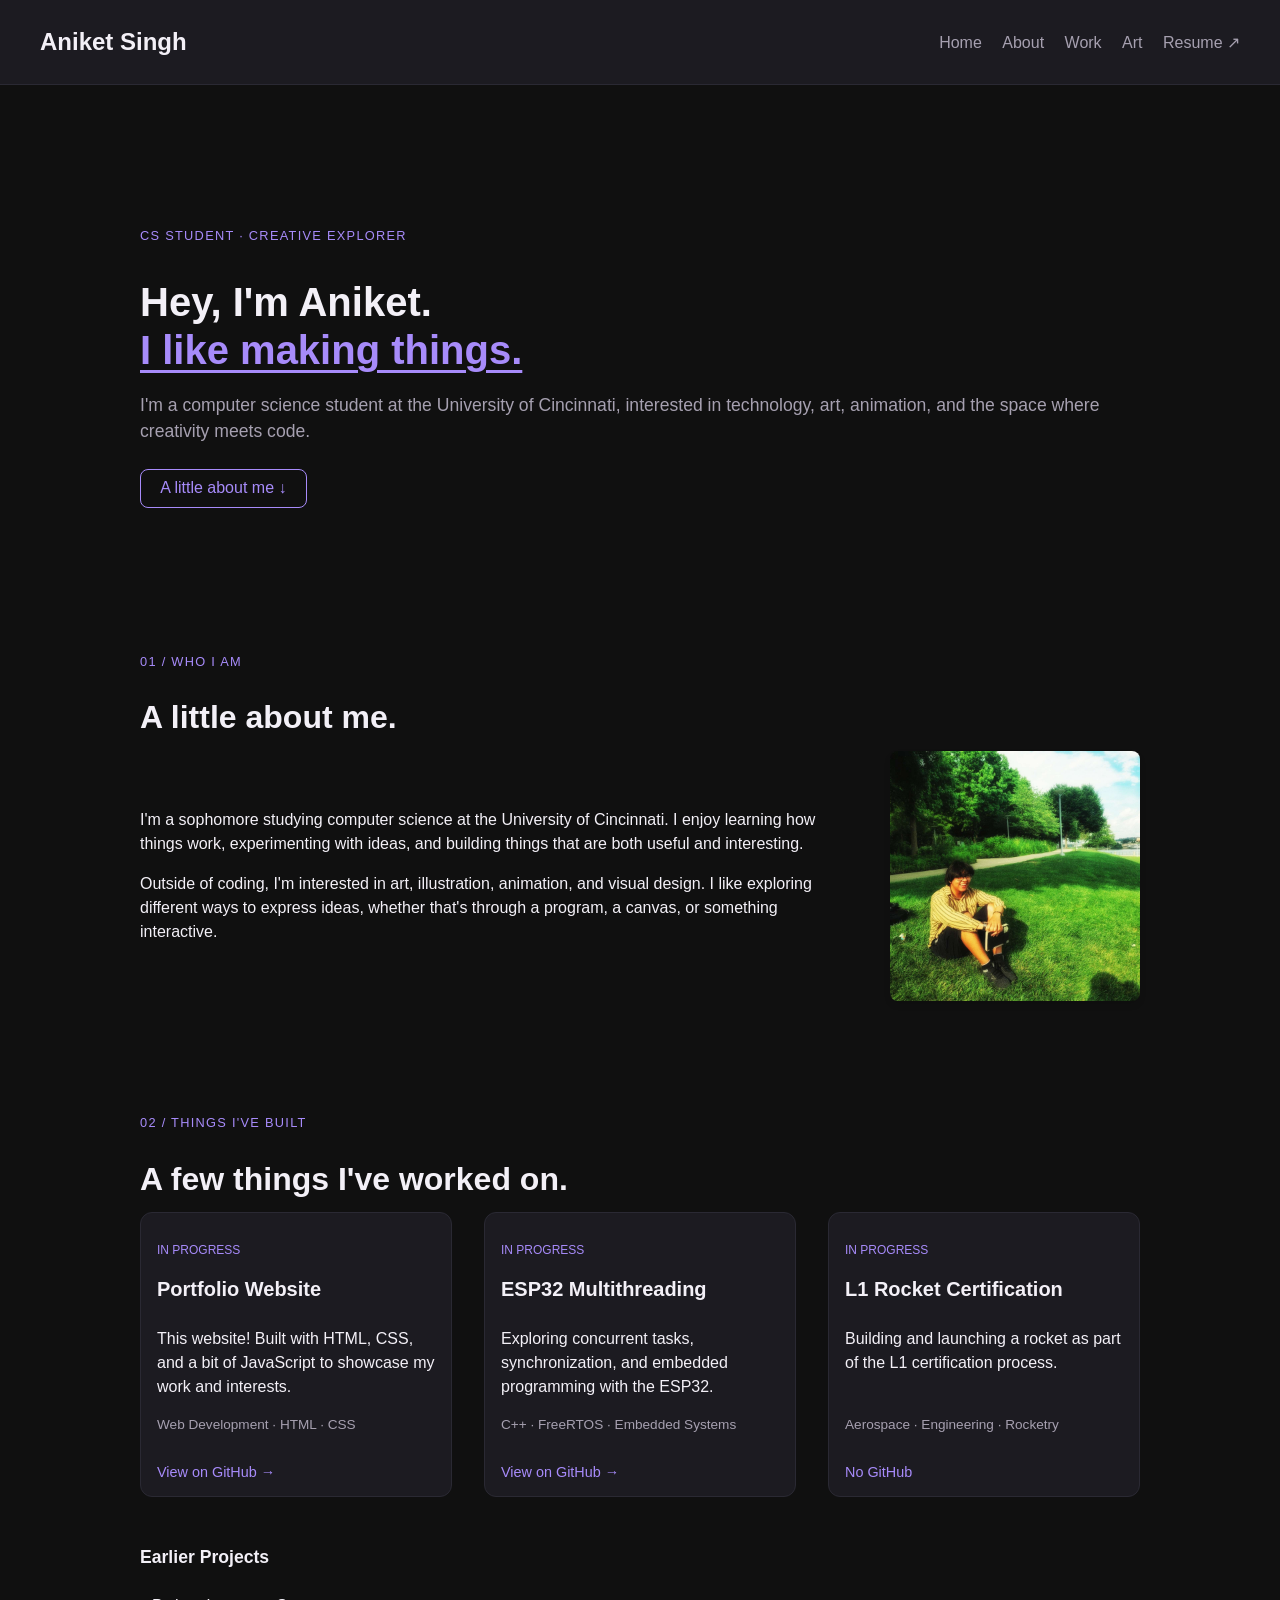
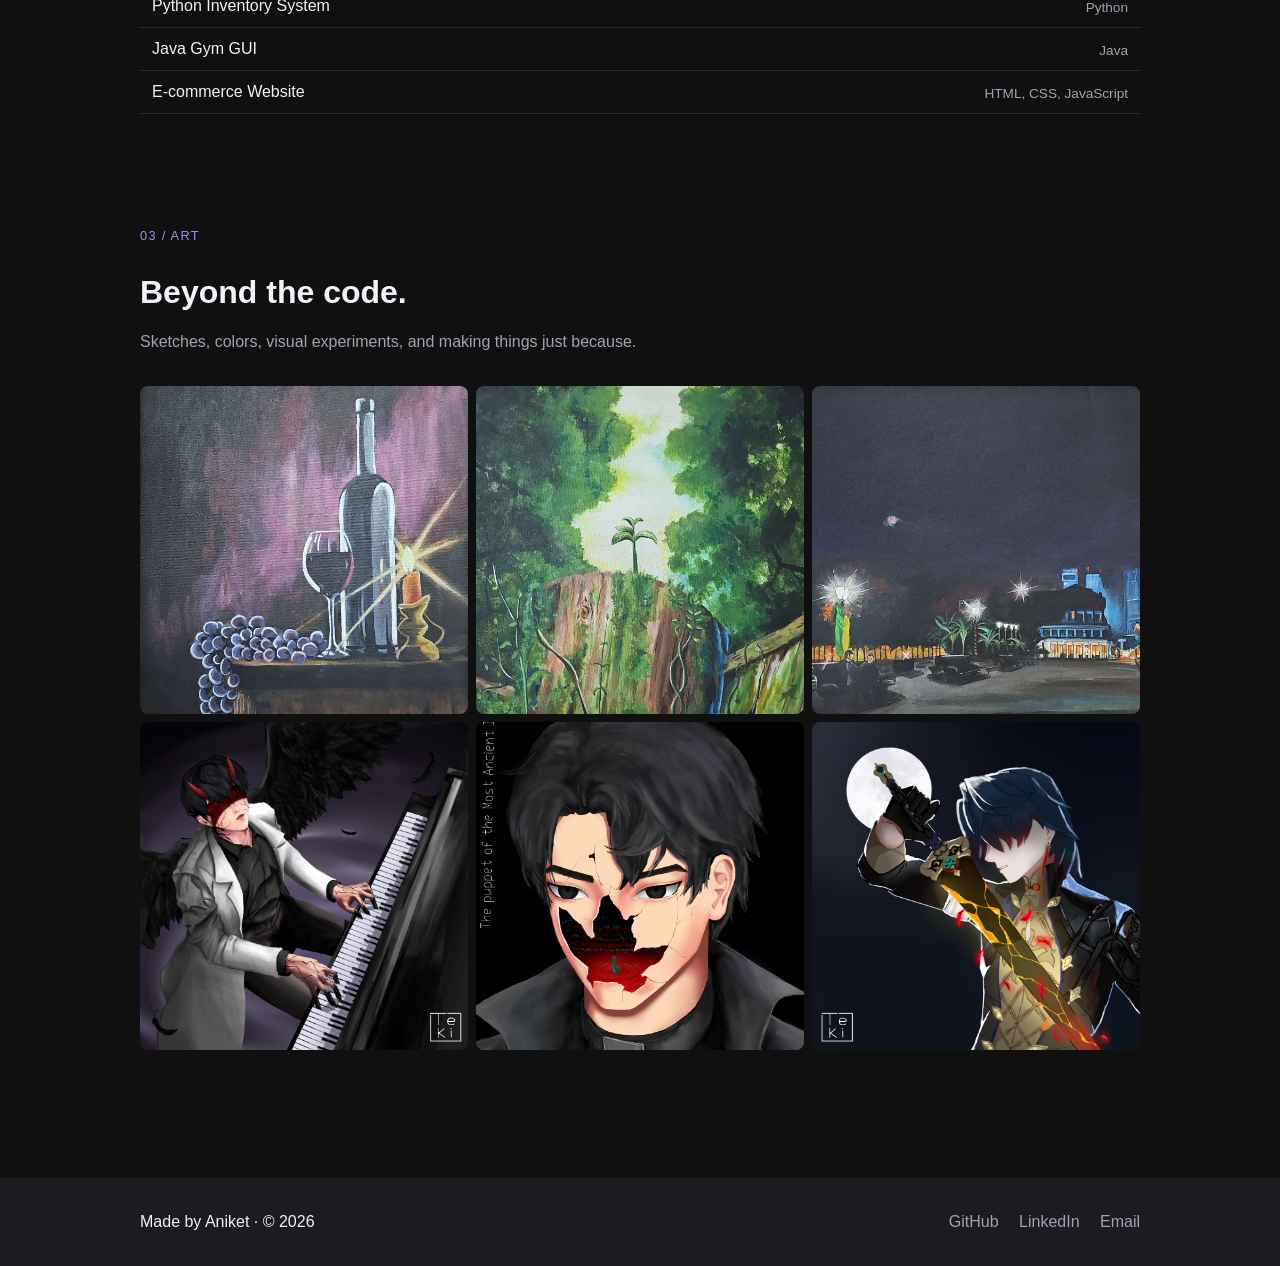
==== commit ea225640: "Add art grid and polish nav, footer, and spacing" ====
--- a/index.html
+++ b/index.html
@@ -17,9 +17,9 @@
 
     <header>
         <nav class="navbar">
-            <a class="logo" href="index.html">Ani<span class="dot">.</span></a>
+            <a class="logo" href="index.html">Aniket Singh</span></a>
             <div class="nav-links">
-                <a href="index.html">Home</a>
+                <a href="#hero">Home</a>
                 <a href="#about">About</a>
                 <a href="#work">Work</a>
                 <a href="#art">Art</a>
@@ -31,7 +31,7 @@
     <main>
 
         <!-- Hero -->
-        <section class="hero">
+        <section class="hero" id="hero">
             <p class="eyebrow">CS STUDENT · CREATIVE EXPLORER</p>
 
             <h1>
@@ -109,6 +109,7 @@
                         the L1 certification process.
                     </p>
                     <p class="project-tags">Aerospace · Engineering · Rocketry</p>
+                    <a href="https://github.com/aniuwho/REPO-NAME" class="text-link">No GitHub</a>
                 </article>
 
             </div>
@@ -138,21 +139,29 @@
                 Sketches, colors, visual experiments, and making things just because.
             </p>
 
-            <div class="art-strip">
+            <div class="art-grid">
                 <figure class="art-item">
-                    <img src="assets/art1.jpg" alt="Describe the piece">
+                    <img src="assets/art/T0.jpg" alt="Describe the piece" loading="lazy">
                     <figcaption>Title · 2026</figcaption>
                 </figure>
                 <figure class="art-item">
-                    <img src="assets/art2.jpg" alt="Describe the piece">
+                    <img src="assets/art/T1.jpg" alt="Describe the piece" loading="lazy">
                     <figcaption>Title · 2026</figcaption>
                 </figure>
                 <figure class="art-item">
-                    <img src="assets/art3.jpg" alt="Describe the piece">
+                    <img src="assets/art/T2.jpg" alt="Describe the piece" loading="lazy">
                     <figcaption>Title · 2026</figcaption>
                 </figure>
                 <figure class="art-item">
-                    <img src="assets/art4.jpg" alt="Describe the piece">
+                    <img src="assets/art/T3.png" alt="Describe the piece" loading="lazy">
+                    <figcaption>Title · 2026</figcaption>
+                </figure>
+                <figure class="art-item">
+                    <img src="assets/art/T4.png" alt="Describe the piece" loading="lazy">
+                    <figcaption>Title · 2026</figcaption>
+                </figure>
+                <figure class="art-item">
+                    <img src="assets/art/T5.png" alt="Describe the piece" loading="lazy">
                     <figcaption>Title · 2026</figcaption>
                 </figure>
             </div>
@@ -161,14 +170,15 @@
     </main>
 
     <footer>
-        <p>Made by Aniket · © 2026</p>
-        <div>
-            <a href="https://github.com/aniuwho">GitHub</a>
-            <a href="https://www.linkedin.com/in/YOUR-USERNAME/">LinkedIn</a>
-            <a href="mailto:you@gmail.com">Email</a>
+        <div class="footer">
+            <p>Made by Aniket · © 2026</p>
+            <div>
+                <a href="https://github.com/aniuwho">GitHub</a>
+                <a href="https://www.linkedin.com/in/singhaniket49/">LinkedIn</a>
+                <a href="mailto:singh.ani100025@gmail.com">Email</a>
+            </div>
         </div>
     </footer>
 
-    <script src="script.js"></script>
 </body>
 </html>
--- a/styles.css
+++ b/styles.css
@@ -6,6 +6,10 @@
     --accent: #A78BFA;
 }
 
+html {
+    scroll-behavior: smooth;
+}
+
 body {
     background-color: var(--background);
     color: var(--primary-text);
@@ -61,11 +65,25 @@
 
 /* Navigation Styles */
 
+header {
+    background: var(--surface);
+    border-bottom: 1px solid #2A2933;
+    position: sticky;
+    top: 0;
+    z-index: 10;
+}
+
+section[id] {
+    scroll-margin-top: 6rem;
+}
+
 .navbar {
     display: flex;
     justify-content:space-between;
     align-items: center;
+    margin: 0 auto;
     padding: 1.75rem 2rem;
+    max-width: 1200px;
 }
 
 .nav-links a {
@@ -85,17 +103,36 @@
     color: var(--primary-text);
 }
 
-.dot{
-    color: var(--accent);
-}
-
-
+.content-section{
+    margin-top: 7rem;
+}
 /* Hero Section Styles */
 
 .hero {
-    padding: 4rem ;
-}
-
+    padding:4rem 0 2rem;
+}
+
+.hero-sub{
+    color: var(--muted-text);
+    font-size:1.1rem;
+    margin-bottom:1.5rem;
+}
+
+.section-intro{
+    color: var(--muted-text);
+    margin-bottom: 2rem;
+}
+
+.earlier-heading{
+    font-size: 1.1rem;
+    margin-top: 3rem;
+}
+
+.text-link{
+    align-self: flex-start;
+    font-size: 0.9rem;
+    margin-top: 0.75rem;
+}
 .highlight {
     color: var(--accent);
     text-decoration: underline;
@@ -338,6 +375,76 @@
     margin: 0;
 }
 
+/* Art CSS */
+
+.art-grid{
+    display: grid;
+    grid-template-columns: repeat(3,1fr);
+    gap: 0.5rem;
+}
+
+.art-item{
+    position: relative;
+    margin: 0;
+    aspect-ratio: 1/1;
+    overflow: hidden;
+    border-radius: 0.5rem;
+    background: var(--surface);
+}
+
+.art-item img{
+    width: 100%;
+    height: 100%;
+    object-fit: cover;
+    display: block;
+    transition: transform 0.3s ease;
+}
+
+.art-item:hover img{
+    transform: translateY(-3px) scale(1.05);
+}
+
+.art-item figcaption{
+    position: absolute;
+    inset: auto 0 0 0;
+    padding: 0.75rem;
+    font-size: 0.85rem;
+    color: var(--primary-text);
+    background: linear-gradient(transparent, rgba(0, 0, 0, 0.75));
+    opacity: 0;
+    transition: opacity 0.3s ease;
+}
+
+.art-item:hover figcaption{
+    opacity:1;
+}
+
+footer {
+    background: var(--surface);
+    margin-top: 6rem;
+}
+
+.footer {
+    display: flex;
+    justify-content: space-between;
+    align-items: center;
+    flex-wrap: wrap;
+    gap: 1rem;
+    max-width: 1000px;
+    margin: 0 auto;
+    padding: 2rem;
+}
+
+.footer p { margin: 0; }
+
+.footer a {
+    margin-left: 1rem;
+    color: var(--muted-text);
+    transition: color 0.2s ease;
+}
+
+.footer a:hover { color: var(--accent); }
+
 @media (max-width: 600px) {
     .skills-list {
         grid-template-columns: 1fr;
@@ -347,4 +454,8 @@
     .skills-list dd {
         margin-bottom: 0.75rem;
     }
-}+}
+
+   @media (hover: none) {
+       .art-item figcaption { opacity: 1; }
+   }
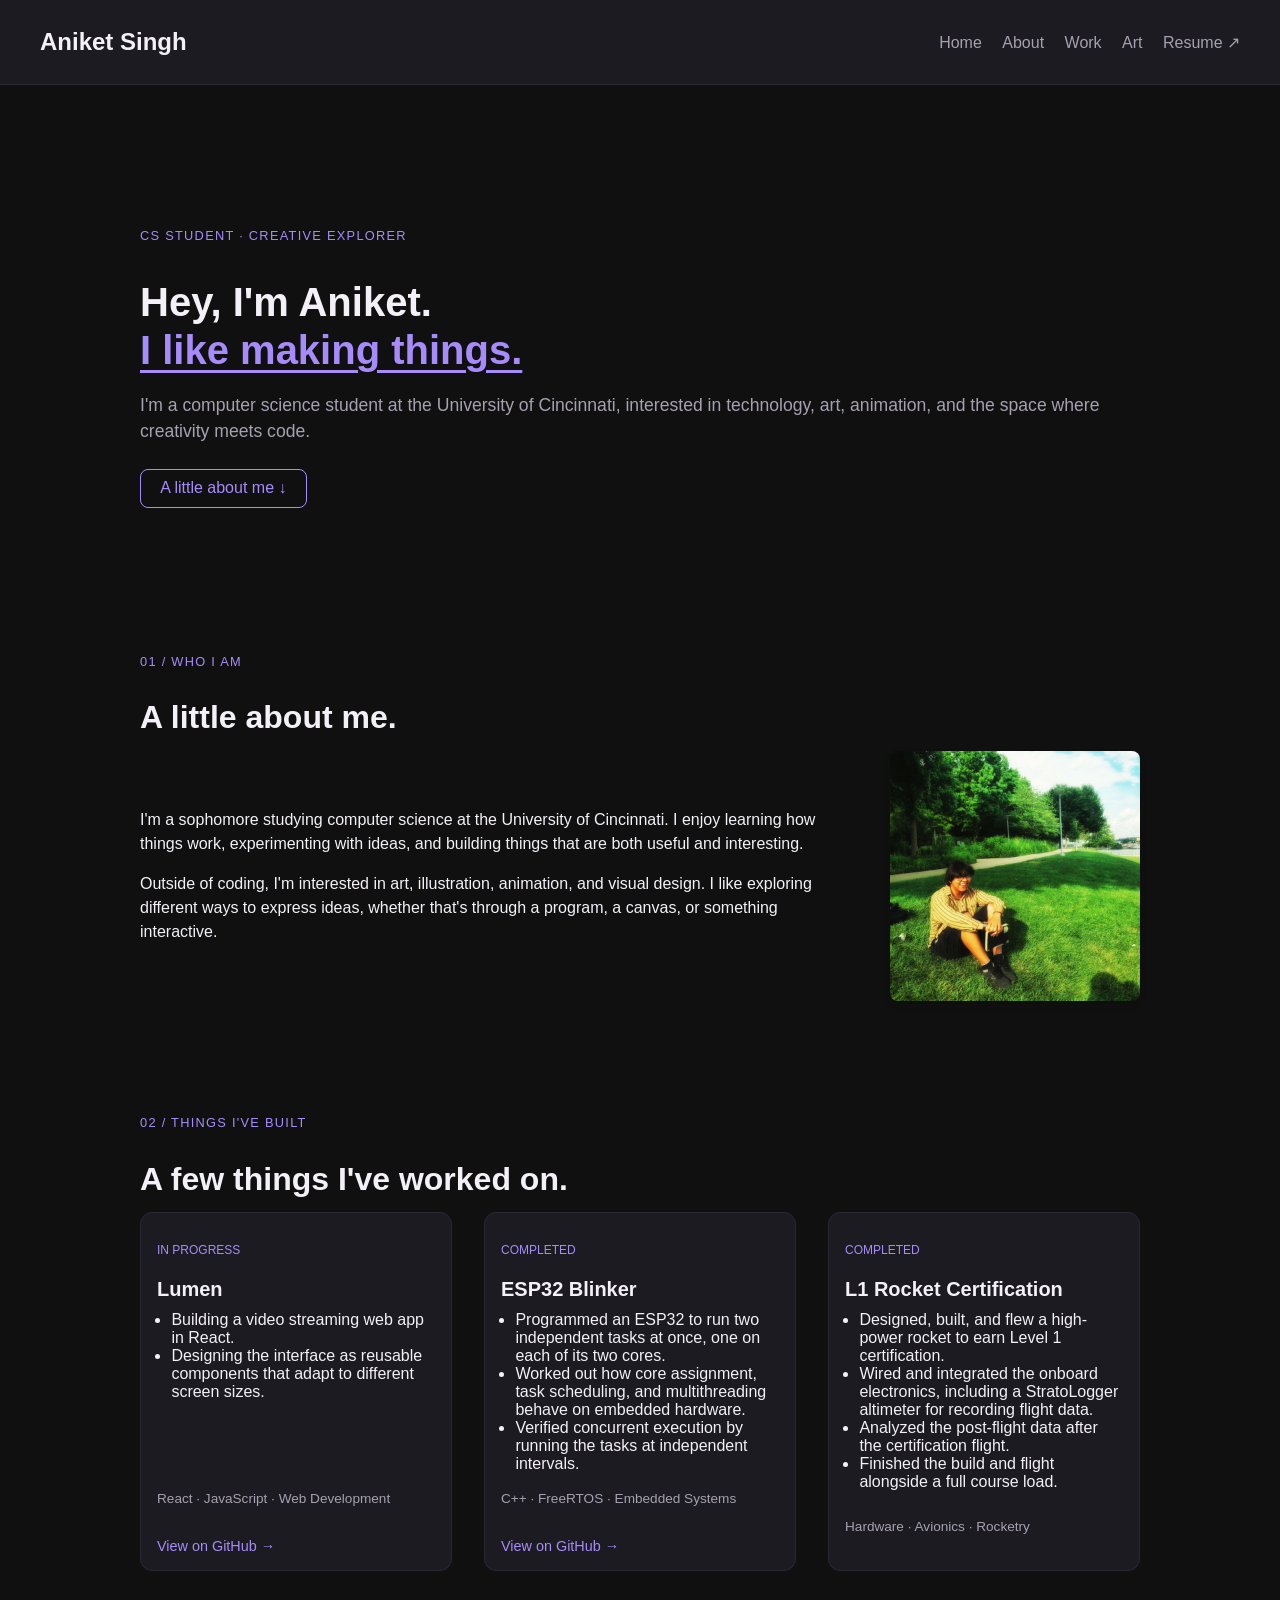
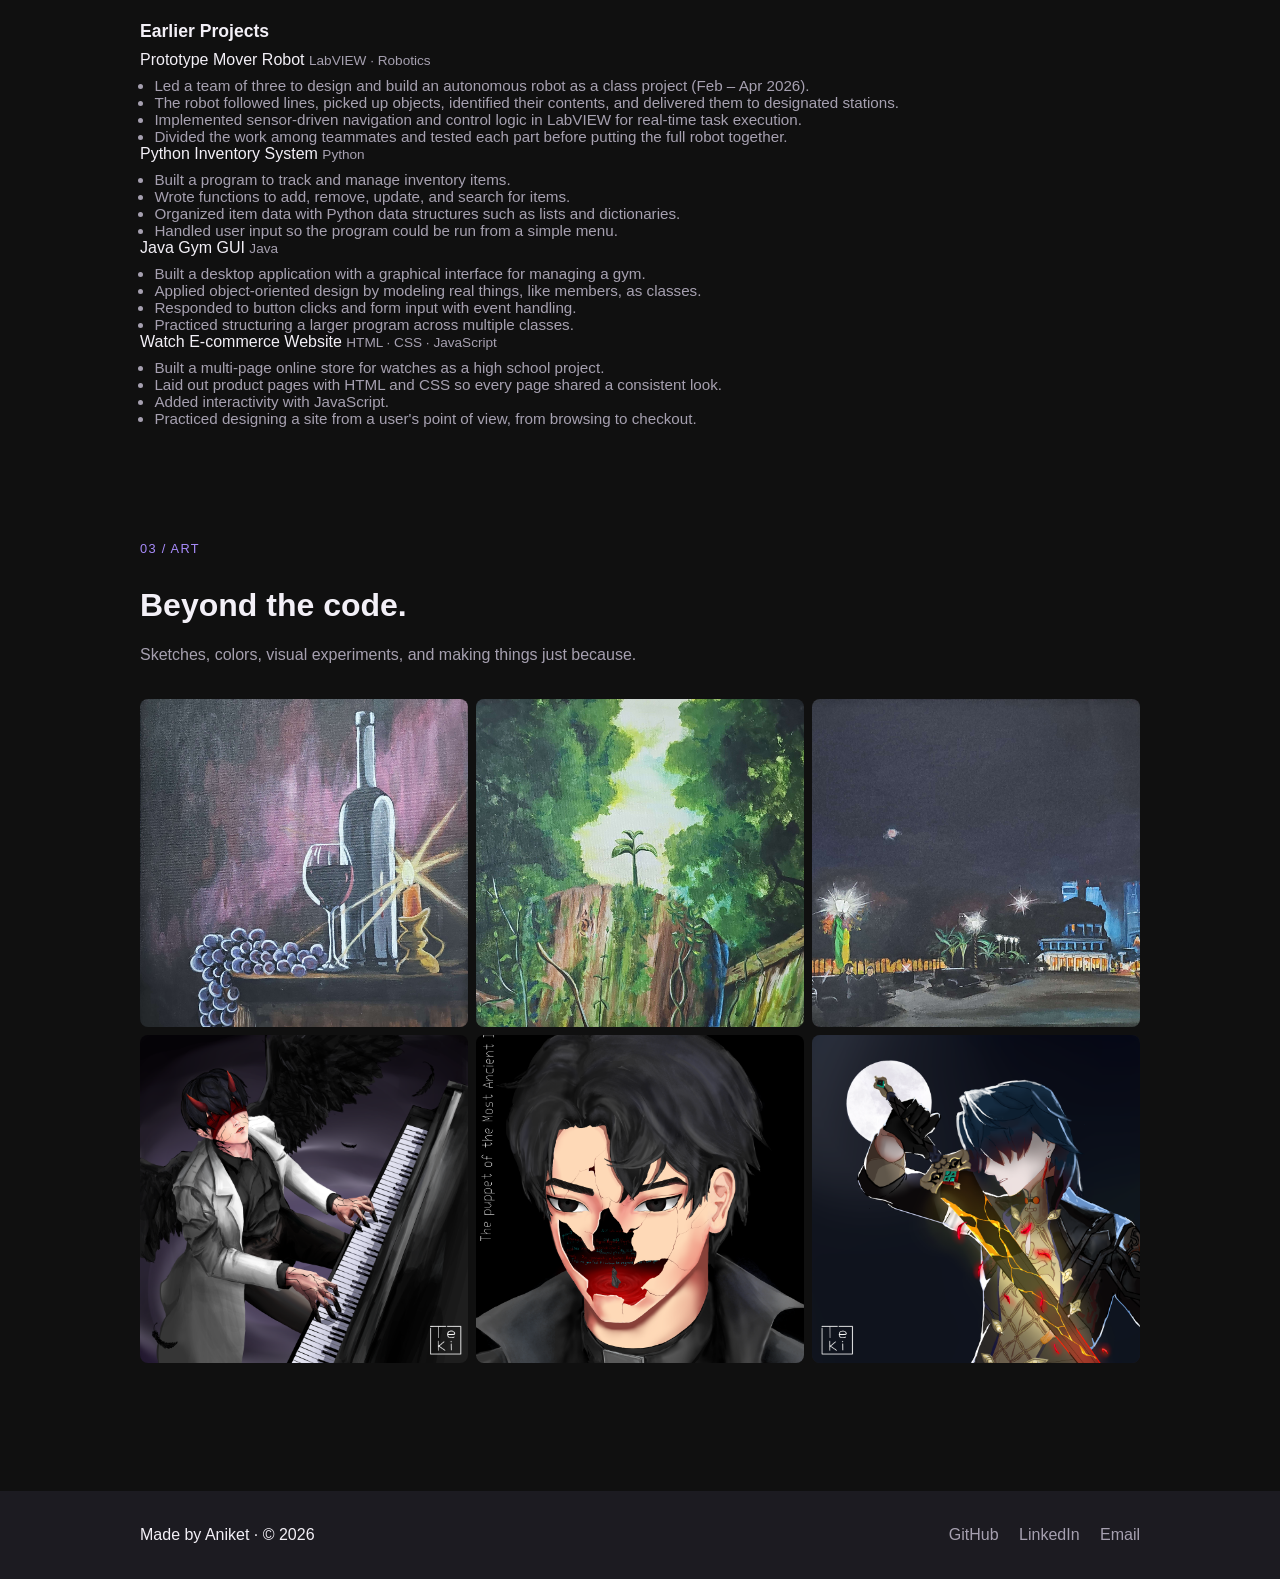
==== commit 157fdf92: "Update projects section and fi bullet alignment" ====
--- a/index.html
+++ b/index.html
@@ -1,15 +1,17 @@
 <!DOCTYPE html>
 <html lang="en">
+
 <head>
     <meta charset="UTF-8">
     <meta name="viewport" content="width=device-width, initial-scale=1.0">
-    <meta name="description"
-          content="Aniket Singh — computer science, art, animation, and things I build.">
+    <meta name="description" content="Aniket Singh — computer science, art, animation, and things I build.">
     <title>Aniket Singh — Personal Website</title>
 
     <link rel="preconnect" href="https://fonts.googleapis.com">
     <link rel="preconnect" href="https://fonts.gstatic.com" crossorigin>
-    <link href="https://fonts.googleapis.com/css2?family=Inter:wght@400;500&family=Space+Grotesk:wght@500;700&display=swap" rel="stylesheet">
+    <link
+        href="https://fonts.googleapis.com/css2?family=Inter:wght@400;500&family=Space+Grotesk:wght@500;700&display=swap"
+        rel="stylesheet">
     <link rel="stylesheet" href="styles.css">
 </head>
 
@@ -81,91 +83,141 @@
 
                 <article class="project">
                     <p class="project-status">In Progress</p>
-                    <h3>Portfolio Website</h3>
-                    <p>
-                        This website! Built with HTML, CSS, and a bit of
-                        JavaScript to showcase my work and interests.
-                    </p>
-                    <p class="project-tags">Web Development · HTML · CSS</p>
+                    <h3>Lumen</h3>
+                    <ul>
+                        <li>Building a video streaming web app in React.</li>
+                        <li>Designing the interface as reusable components that adapt to different screen sizes.</li>
+                        <!-- TODO: add what actually works (playback / browsing / search) and the API or data source -->
+                    </ul>
+                    <p class="project-tags">React · JavaScript · Web Development</p>
                     <a href="https://github.com/aniuwho/REPO-NAME" class="text-link">View on GitHub →</a>
                 </article>
 
                 <article class="project">
-                    <p class="project-status">In Progress</p>
-                    <h3>ESP32 Multithreading</h3>
-                    <p>
-                        Exploring concurrent tasks, synchronization,
-                        and embedded programming with the ESP32.
-                    </p>
+                    <p class="project-status">Completed</p>
+                    <h3>ESP32 Blinker</h3>
+                    <ul>
+                        <li>Programmed an ESP32 to run two independent tasks at once, one on each of its two cores.</li>
+                        <li>Worked out how core assignment, task scheduling, and multithreading behave on embedded
+                            hardware.</li>
+                        <li>Verified concurrent execution by running the tasks at independent intervals.</li>
+                    </ul>
                     <p class="project-tags">C++ · FreeRTOS · Embedded Systems</p>
                     <a href="https://github.com/aniuwho/REPO-NAME" class="text-link">View on GitHub →</a>
                 </article>
 
                 <article class="project">
-                    <p class="project-status">In Progress</p>
+                    <p class="project-status">Completed</p>
                     <h3>L1 Rocket Certification</h3>
-                    <p>
-                        Building and launching a rocket as part of
-                        the L1 certification process.
-                    </p>
-                    <p class="project-tags">Aerospace · Engineering · Rocketry</p>
-                    <a href="https://github.com/aniuwho/REPO-NAME" class="text-link">No GitHub</a>
+                    <ul>
+                        <li>Designed, built, and flew a high-power rocket to earn Level 1 certification.</li>
+                        <li>Wired and integrated the onboard electronics, including a StratoLogger altimeter for
+                            recording flight data.</li>
+                        <li>Analyzed the post-flight data after the certification flight.</li>
+                        <li>Finished the build and flight alongside a full course load.</li>
+                        <!-- TODO: add apogee (ft) and deployment timing once you confirm them -->
+                    </ul>
+                    <p class="project-tags">Hardware · Avionics · Rocketry</p>
                 </article>
 
+
             </div>
 
             <h3 class="earlier-heading">Earlier Projects</h3>
-            <ul class="project-list">
-                <li>
+
+            <article class="earlier-entry">
+                <div class="earlier-header">
+                    <span class="project-name">Prototype Mover Robot</span>
+                    <span class="project-tags">LabVIEW · Robotics</span>
+                </div>
+                <ul>
+                    <li>Led a team of three to design and build an autonomous robot as a class project (Feb – Apr 2026).
+                    </li>
+                    <li>The robot followed lines, picked up objects, identified their contents, and delivered them to
+                        designated stations.</li>
+                    <li>Implemented sensor-driven navigation and control logic in LabVIEW for real-time task execution.
+                    </li>
+                    <li>Divided the work among teammates and tested each part before putting the full robot together.
+                    </li>
+                    <!-- TODO: add how the program was structured and the result (runs completed / placement) -->
+                </ul>
+            </article>
+
+            <article class="earlier-entry">
+                <div class="earlier-header">
                     <span class="project-name">Python Inventory System</span>
                     <span class="project-tags">Python</span>
-                </li>
-                <li>
+                </div>
+                <ul>
+                    <li>Built a program to track and manage inventory items.</li>
+                    <li>Wrote functions to add, remove, update, and search for items.</li>
+                    <li>Organized item data with Python data structures such as lists and dictionaries.</li>
+                    <li>Handled user input so the program could be run from a simple menu.</li>
+                </ul>
+            </article>
+
+            <article class="earlier-entry">
+                <div class="earlier-header">
                     <span class="project-name">Java Gym GUI</span>
                     <span class="project-tags">Java</span>
-                </li>
-                <li>
-                    <span class="project-name">E-commerce Website</span>
-                    <span class="project-tags">HTML, CSS, JavaScript</span>
-                </li>
-            </ul>
+                </div>
+                <ul>
+                    <li>Built a desktop application with a graphical interface for managing a gym.</li>
+                    <li>Applied object-oriented design by modeling real things, like members, as classes.</li>
+                    <li>Responded to button clicks and form input with event handling.</li>
+                    <li>Practiced structuring a larger program across multiple classes.</li>
+                </ul>
+            </article>
+
+            <article class="earlier-entry">
+                <div class="earlier-header">
+                    <span class="project-name">Watch E-commerce Website</span>
+                    <span class="project-tags">HTML · CSS · JavaScript</span>
+                </div>
+                <ul>
+                    <li>Built a multi-page online store for watches as a high school project.</li>
+                    <li>Laid out product pages with HTML and CSS so every page shared a consistent look.</li>
+                    <li>Added interactivity with JavaScript.</li>
+                    <li>Practiced designing a site from a user's point of view, from browsing to checkout.</li>
+                </ul>
+            </article>
         </section>
 
-        <!-- Art -->
-        <section id="art" class="content-section">
-            <p class="eyebrow">03 / ART</p>
-            <h2>Beyond the code.</h2>
-            <p class="section-intro">
-                Sketches, colors, visual experiments, and making things just because.
-            </p>
-
-            <div class="art-grid">
-                <figure class="art-item">
-                    <img src="assets/art/T0.jpg" alt="Describe the piece" loading="lazy">
-                    <figcaption>Title · 2026</figcaption>
-                </figure>
-                <figure class="art-item">
-                    <img src="assets/art/T1.jpg" alt="Describe the piece" loading="lazy">
-                    <figcaption>Title · 2026</figcaption>
-                </figure>
-                <figure class="art-item">
-                    <img src="assets/art/T2.jpg" alt="Describe the piece" loading="lazy">
-                    <figcaption>Title · 2026</figcaption>
-                </figure>
-                <figure class="art-item">
-                    <img src="assets/art/T3.png" alt="Describe the piece" loading="lazy">
-                    <figcaption>Title · 2026</figcaption>
-                </figure>
-                <figure class="art-item">
-                    <img src="assets/art/T4.png" alt="Describe the piece" loading="lazy">
-                    <figcaption>Title · 2026</figcaption>
-                </figure>
-                <figure class="art-item">
-                    <img src="assets/art/T5.png" alt="Describe the piece" loading="lazy">
-                    <figcaption>Title · 2026</figcaption>
-                </figure>
-            </div>
-        </section>
+            <!-- Art -->
+            <section id="art" class="content-section">
+                <p class="eyebrow">03 / ART</p>
+                <h2>Beyond the code.</h2>
+                <p class="section-intro">
+                    Sketches, colors, visual experiments, and making things just because.
+                </p>
+
+                <div class="art-grid">
+                    <figure class="art-item">
+                        <img src="assets/art/T0.jpg" alt="Describe the piece" loading="lazy">
+                        <figcaption>Title · 2026</figcaption>
+                    </figure>
+                    <figure class="art-item">
+                        <img src="assets/art/T1.jpg" alt="Describe the piece" loading="lazy">
+                        <figcaption>Title · 2026</figcaption>
+                    </figure>
+                    <figure class="art-item">
+                        <img src="assets/art/T2.jpg" alt="Describe the piece" loading="lazy">
+                        <figcaption>Title · 2026</figcaption>
+                    </figure>
+                    <figure class="art-item">
+                        <img src="assets/art/T3.png" alt="Describe the piece" loading="lazy">
+                        <figcaption>Title · 2026</figcaption>
+                    </figure>
+                    <figure class="art-item">
+                        <img src="assets/art/T4.png" alt="Describe the piece" loading="lazy">
+                        <figcaption>Title · 2026</figcaption>
+                    </figure>
+                    <figure class="art-item">
+                        <img src="assets/art/T5.png" alt="Describe the piece" loading="lazy">
+                        <figcaption>Title · 2026</figcaption>
+                    </figure>
+                </div>
+            </section>
 
     </main>
 
@@ -181,4 +233,5 @@
     </footer>
 
 </body>
+
 </html>
--- a/styles.css
+++ b/styles.css
@@ -419,6 +419,22 @@
     opacity:1;
 }
 
+
+
+.project ul {
+    margin: 0 0 1rem;
+    padding-left: 0.9rem;
+}
+
+.earlier-entry ul {
+    margin: 0.5rem 0 0;
+    padding-left: 0.9rem;
+    color: var(--muted-text);
+    font-size: 0.95rem;
+}
+
+
+
 footer {
     background: var(--surface);
     margin-top: 6rem;
@@ -458,4 +474,5 @@
 
    @media (hover: none) {
        .art-item figcaption { opacity: 1; }
-   }+   }
+
